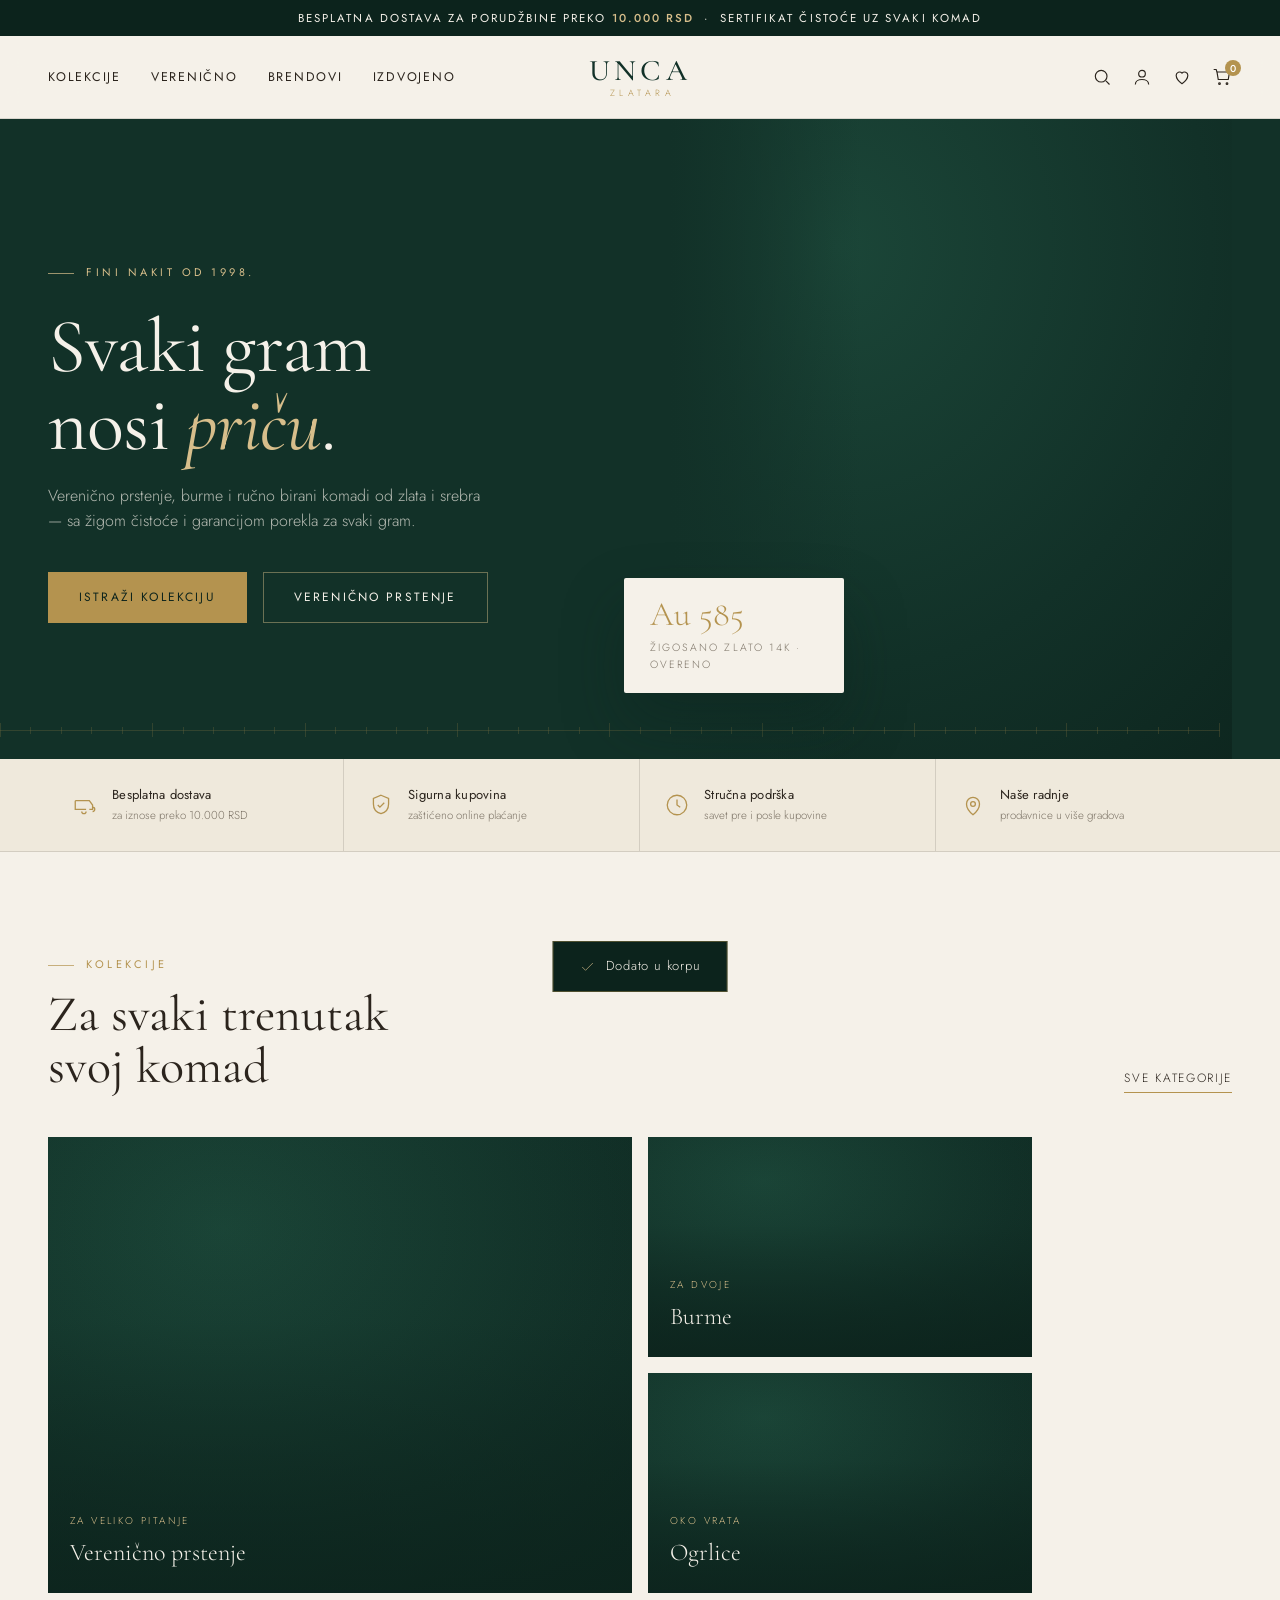
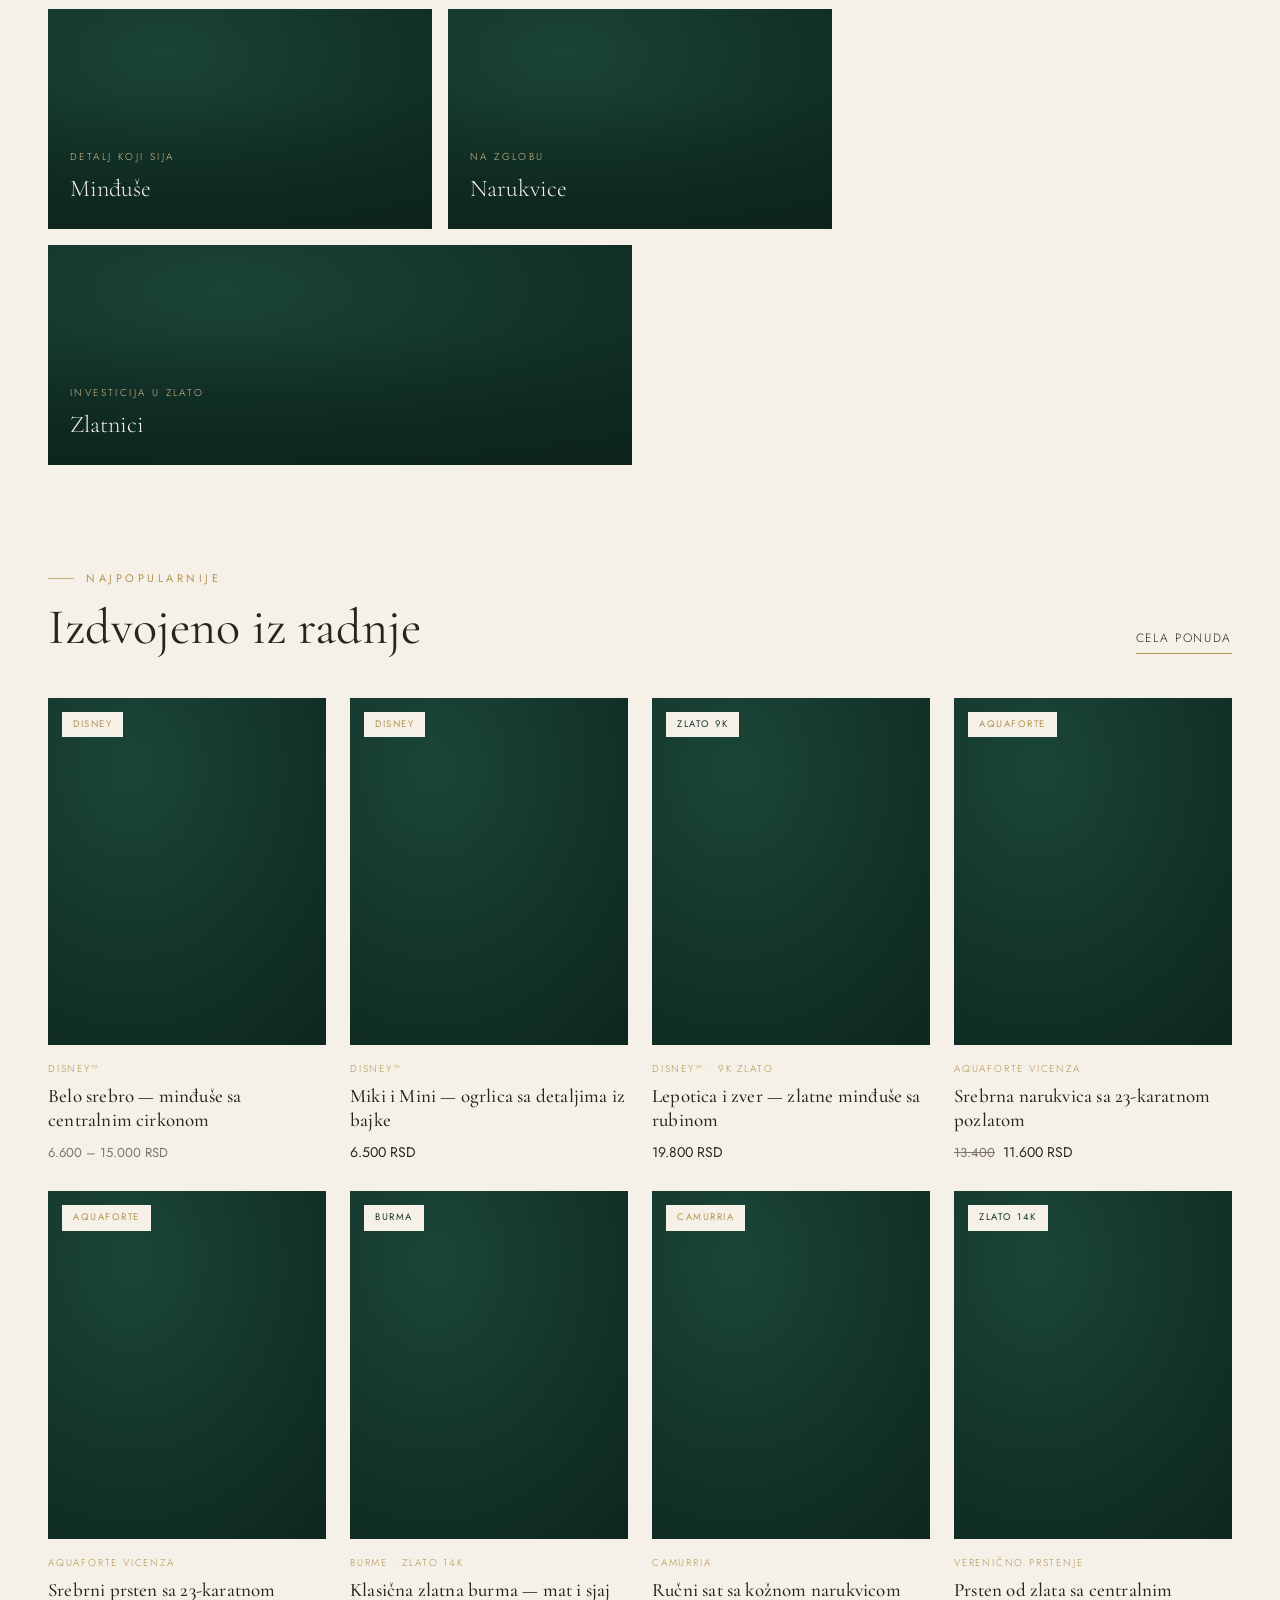
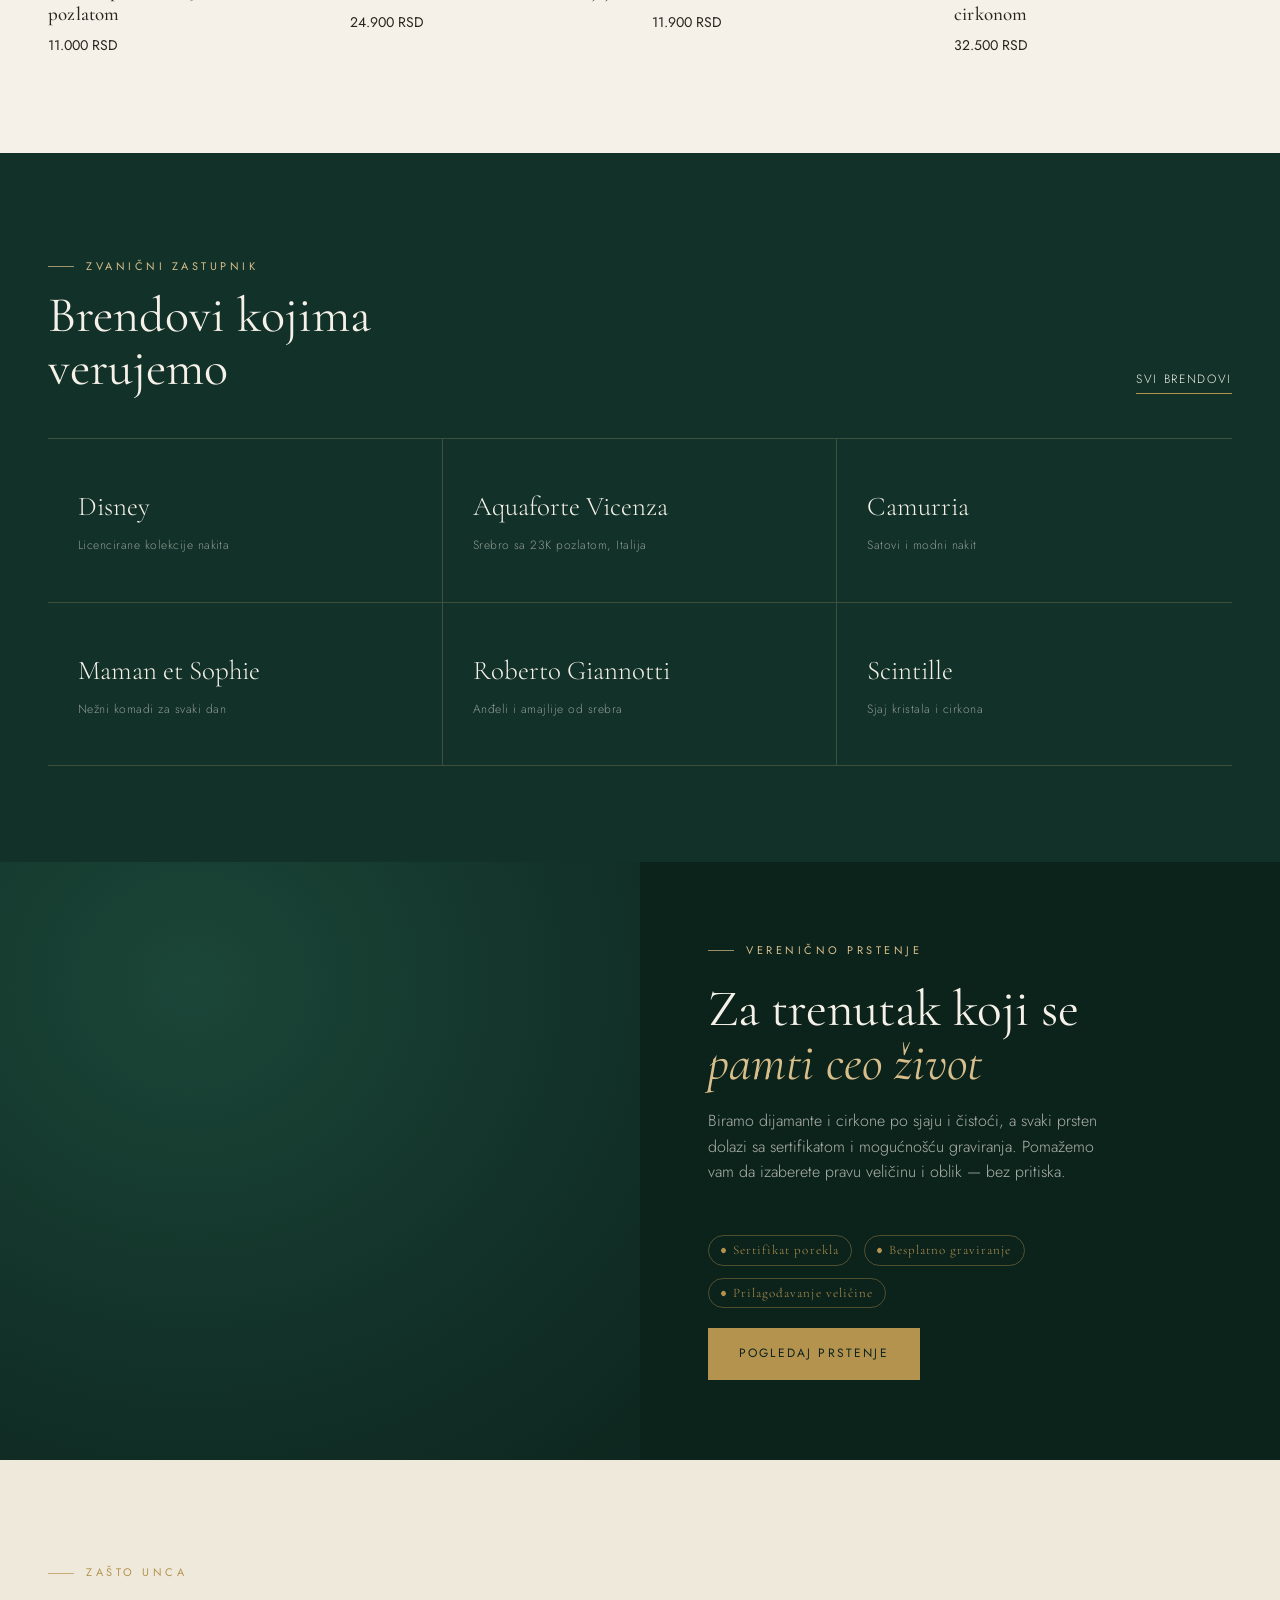
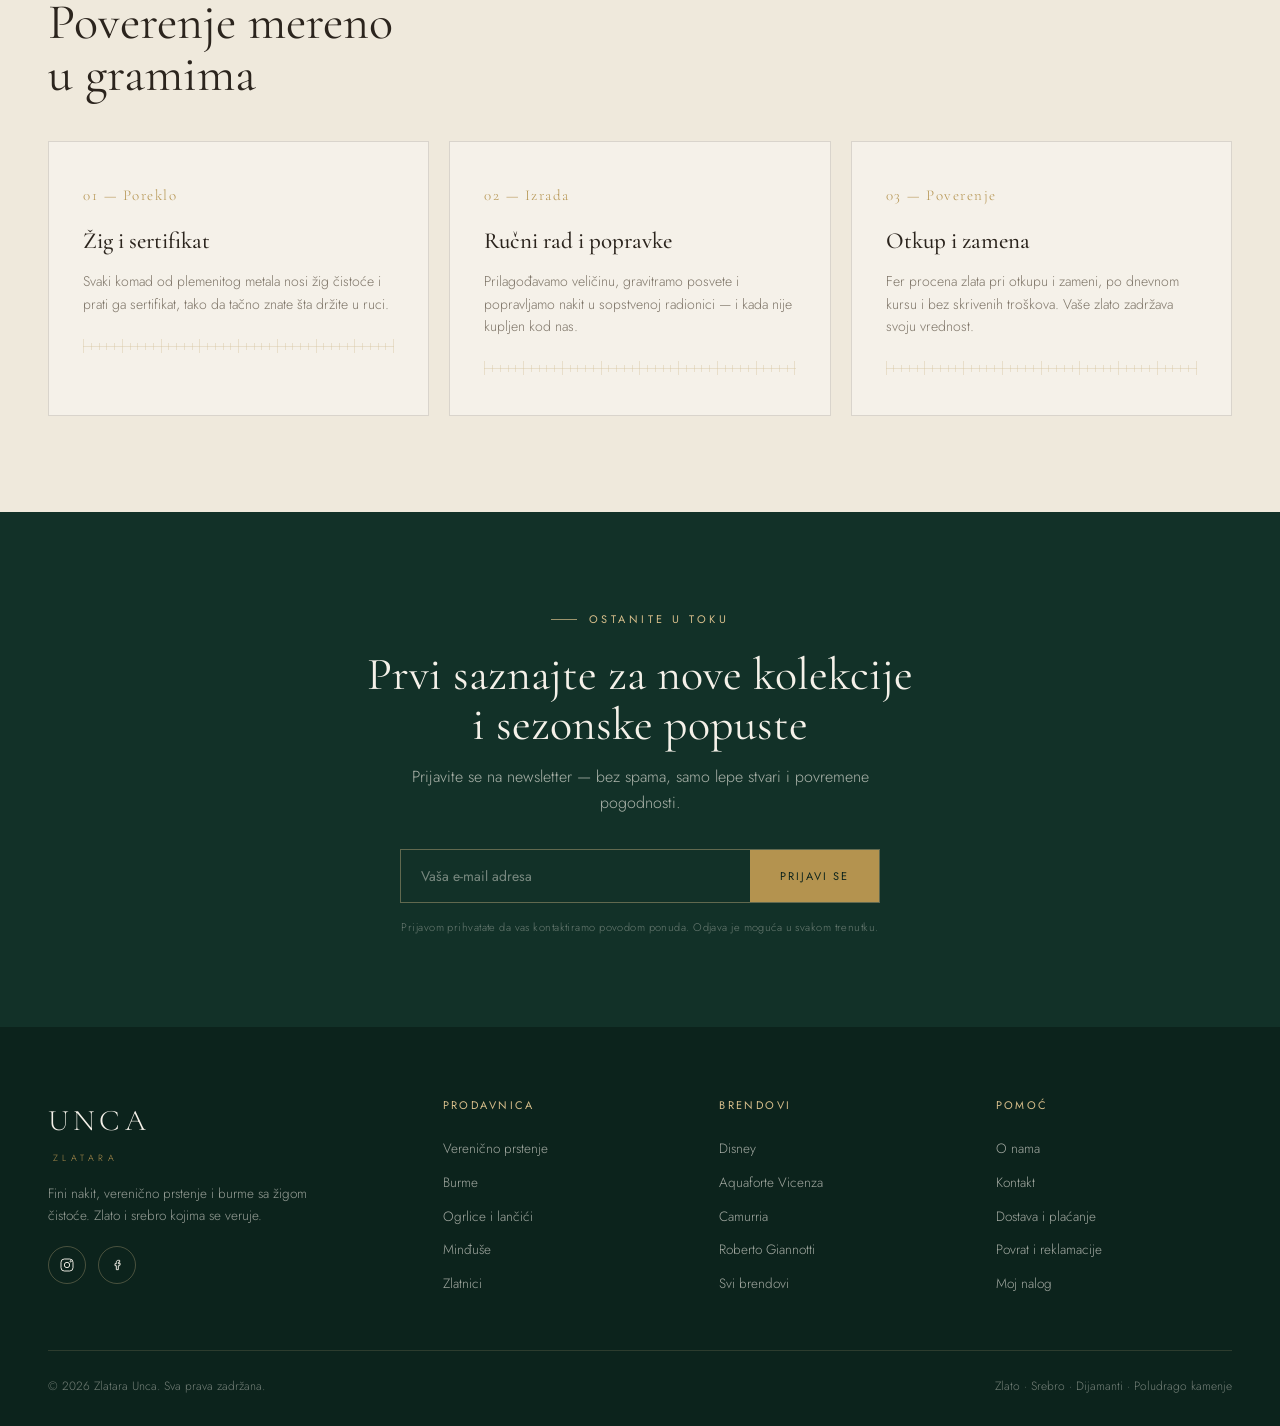
==== index.html @ 34b5990d "Add files via upload" ====
<!DOCTYPE html>
<html lang="sr">
<head>
<meta charset="UTF-8">
<meta name="viewport" content="width=device-width, initial-scale=1">
<title>Zlatara Unca — Fini nakit, verenično prstenje i burme</title>
<link rel="preconnect" href="https://fonts.googleapis.com">
<link rel="preconnect" href="https://fonts.gstatic.com" crossorigin>
<link href="https://fonts.googleapis.com/css2?family=Cormorant+Garamond:ital,wght@0,400;0,500;0,600;1,400;1,500&family=Jost:wght@300;400;500&display=swap" rel="stylesheet">
<style>
:root{
  --pearl:#F5F1E9;
  --pearl-warm:#EFE9DC;
  --pine:#123128;
  --pine-deep:#0C231C;
  --gold:#B4934F;
  --gold-soft:#D7BE8B;
  --espresso:#2B241D;
  --stone:#7E7568;
  --line:rgba(43,36,29,.14);
  --line-gold:rgba(180,147,79,.4);
  --serif:'Cormorant Garamond',Georgia,serif;
  --sans:'Jost',system-ui,sans-serif;
  --ease:cubic-bezier(.2,.7,.2,1);
}
*{margin:0;padding:0;box-sizing:border-box}
html{scroll-behavior:smooth}
body{
  font-family:var(--sans);
  background:var(--pearl);
  color:var(--espresso);
  font-weight:300;
  line-height:1.6;
  -webkit-font-smoothing:antialiased;
  overflow-x:hidden;
}
a{color:inherit;text-decoration:none}
img{display:block;max-width:100%}
::selection{background:var(--pine);color:var(--pearl)}

.wrap{max-width:1240px;margin:0 auto;padding:0 28px}
.eyebrow{
  font-size:11px;letter-spacing:.32em;text-transform:uppercase;
  font-weight:400;color:var(--gold);display:inline-flex;align-items:center;gap:12px;
}
.eyebrow::before{content:"";width:26px;height:1px;background:var(--gold);opacity:.7}
.serif{font-family:var(--serif)}

/* ---------- Hallmark signature ---------- */
.hallmark{
  display:inline-flex;align-items:center;gap:7px;
  font-family:var(--serif);font-size:13px;letter-spacing:.08em;
  border:1px solid var(--line-gold);border-radius:40px;
  padding:4px 12px;color:var(--gold);white-space:nowrap;
}
.hallmark::before{content:"";width:5px;height:5px;background:var(--gold);border-radius:50%;transform:rotate(45deg)}

/* measurement ruler */
.ruler{height:14px;width:100%;position:relative;opacity:.5}
.ruler::before{content:"";position:absolute;top:50%;left:0;right:0;height:1px;background:var(--line-gold)}
.ruler-ticks{display:flex;justify-content:space-between;height:14px}
.ruler-ticks span{width:1px;height:14px;background:var(--line-gold)}
.ruler-ticks span:nth-child(5n+1){height:14px}
.ruler-ticks span:not(:nth-child(5n+1)){height:7px;align-self:center}

/* ---------- Announcement ---------- */
.announce{
  background:var(--pine-deep);color:var(--pearl);
  font-size:11.5px;letter-spacing:.18em;text-transform:uppercase;text-align:center;
  padding:9px 20px;font-weight:400;
}
.announce b{color:var(--gold-soft);font-weight:500}

/* ---------- Header ---------- */
header{
  position:sticky;top:0;z-index:60;background:rgba(245,241,233,.86);
  backdrop-filter:blur(14px);border-bottom:1px solid var(--line);
  transition:padding .4s var(--ease);
}
.nav{display:grid;grid-template-columns:1fr auto 1fr;align-items:center;height:82px;transition:height .4s var(--ease)}
header.shrink .nav{height:66px}
.nav-links{display:flex;gap:30px;align-items:center}
.nav-links a{
  font-size:12.5px;letter-spacing:.14em;text-transform:uppercase;font-weight:400;
  position:relative;padding:6px 0;color:var(--espresso);transition:color .3s
}
.nav-links a::after{
  content:"";position:absolute;left:0;bottom:0;width:0;height:1px;background:var(--gold);transition:width .35s var(--ease)
}
.nav-links a:hover{color:var(--gold)}
.nav-links a:hover::after{width:100%}
.brand{justify-self:center;text-align:center;line-height:.9}
.brand .mark{font-family:var(--serif);font-size:30px;letter-spacing:.14em;font-weight:500;color:var(--pine)}
.brand .sub{font-size:9px;letter-spacing:.5em;text-transform:uppercase;color:var(--gold);margin-top:5px;padding-left:.5em}
.nav-tools{display:flex;gap:20px;align-items:center;justify-self:end}
.icon-btn{background:none;border:none;cursor:pointer;color:var(--espresso);display:grid;place-items:center;position:relative;transition:color .3s}
.icon-btn:hover{color:var(--gold)}
.icon-btn svg{width:20px;height:20px;stroke-width:1.4}
.cart-count{
  position:absolute;top:-7px;right:-9px;background:var(--gold);color:#fff;font-size:10px;
  min-width:16px;height:16px;border-radius:50%;display:grid;place-items:center;font-family:var(--sans);font-weight:500
}
.burger{display:none;flex-direction:column;gap:5px;background:none;border:none;cursor:pointer;padding:4px}
.burger span{width:24px;height:1.5px;background:var(--espresso);transition:.3s}

/* ---------- Hero ---------- */
.hero{background:var(--pine);color:var(--pearl);position:relative;overflow:hidden}
.hero-grid{display:grid;grid-template-columns:1.05fr .95fr;min-height:640px;align-items:center}
.hero-copy{padding:80px 60px 80px 0}
.hero .eyebrow{color:var(--gold-soft)}
.hero .eyebrow::before{background:var(--gold-soft)}
.hero h1{
  font-family:var(--serif);font-weight:400;
  font-size:clamp(48px,6vw,86px);line-height:1.02;letter-spacing:-.01em;margin:26px 0 8px;
}
.hero h1 em{font-style:italic;color:var(--gold-soft)}
.hero p.lead{max-width:440px;color:rgba(245,241,233,.72);font-size:16px;margin-top:18px;font-weight:300}
.hero-actions{display:flex;gap:16px;margin-top:38px;flex-wrap:wrap}
.btn{
  font-family:var(--sans);font-size:12px;letter-spacing:.18em;text-transform:uppercase;font-weight:400;
  padding:15px 30px;border:1px solid var(--gold);cursor:pointer;transition:.35s var(--ease);display:inline-flex;align-items:center;gap:10px
}
.btn-gold{background:var(--gold);color:var(--pine-deep);border-color:var(--gold)}
.btn-gold:hover{background:var(--gold-soft);border-color:var(--gold-soft)}
.btn-ghost{background:transparent;color:var(--pearl);border-color:rgba(215,190,139,.45)}
.btn-ghost:hover{border-color:var(--gold-soft);color:var(--gold-soft)}
.hero-media{position:relative;height:100%;min-height:640px}
.hero-media img{position:absolute;inset:0;width:100%;height:100%;object-fit:cover}
.hero-media::after{content:"";position:absolute;inset:0;background:linear-gradient(90deg,var(--pine) 0%,transparent 34%)}
.hero-badge{
  position:absolute;left:-46px;bottom:66px;z-index:3;background:var(--pearl);color:var(--pine-deep);
  padding:20px 26px;border-radius:2px;box-shadow:0 30px 60px rgba(12,35,28,.35);max-width:220px
}
.hero-badge .n{font-family:var(--serif);font-size:34px;line-height:1;color:var(--gold)}
.hero-badge .t{font-size:10.5px;letter-spacing:.2em;text-transform:uppercase;color:var(--stone);margin-top:8px}
.hero-ruler{position:absolute;left:0;bottom:0;right:0;padding:0 60px 22px 0}

/* ---------- Trust strip ---------- */
.trust{border-bottom:1px solid var(--line);background:var(--pearl-warm)}
.trust-grid{display:grid;grid-template-columns:repeat(4,1fr)}
.trust-item{padding:26px 24px;display:flex;gap:14px;align-items:center;border-right:1px solid var(--line)}
.trust-item:last-child{border-right:none}
.trust-item svg{width:26px;height:26px;stroke:var(--gold);stroke-width:1.2;flex-shrink:0}
.trust-item .h{font-size:13px;letter-spacing:.02em;color:var(--espresso);font-weight:400}
.trust-item .s{font-size:11.5px;color:var(--stone)}

/* ---------- Section base ---------- */
section.block{padding:96px 0}
.sec-head{display:flex;justify-content:space-between;align-items:flex-end;gap:24px;margin-bottom:44px}
.sec-head h2{font-family:var(--serif);font-weight:400;font-size:clamp(32px,4vw,50px);line-height:1.05;margin-top:14px}
.sec-head .link{font-size:12px;letter-spacing:.14em;text-transform:uppercase;color:var(--espresso);border-bottom:1px solid var(--gold);padding-bottom:4px;white-space:nowrap;transition:.3s}
.sec-head .link:hover{color:var(--gold)}

/* ---------- Categories ---------- */
.cat-grid{display:grid;grid-template-columns:repeat(6,1fr);grid-auto-rows:220px;gap:16px}
.cat{position:relative;overflow:hidden;background:var(--pine);cursor:pointer}
.cat img{position:absolute;inset:0;width:100%;height:100%;object-fit:cover;transition:transform 1s var(--ease);opacity:.92}
.cat::after{content:"";position:absolute;inset:0;background:linear-gradient(to top,rgba(12,35,28,.78) 0%,rgba(12,35,28,.05) 60%)}
.cat:hover img{transform:scale(1.07)}
.cat .label{position:absolute;left:22px;bottom:20px;z-index:2;color:var(--pearl)}
.cat .label .k{font-size:10px;letter-spacing:.24em;text-transform:uppercase;color:var(--gold-soft);display:block;margin-bottom:5px}
.cat .label .n{font-family:var(--serif);font-size:24px}
.cat.big{grid-column:span 3;grid-row:span 2}
.cat.wide{grid-column:span 3}
.cat.tall{grid-column:span 2;grid-row:span 2}
.cat.reg{grid-column:span 2}

/* ---------- Products ---------- */
.prod-grid{display:grid;grid-template-columns:repeat(4,1fr);gap:28px 24px}
.card{background:transparent;position:relative}
.card-media{position:relative;overflow:hidden;background:var(--pearl-warm);aspect-ratio:4/5;margin-bottom:16px}
.card-media img{width:100%;height:100%;object-fit:cover;transition:transform .9s var(--ease),opacity .5s}
.card:hover .card-media img{transform:scale(1.06)}
.card-tag{position:absolute;top:14px;left:14px;z-index:3;background:var(--pearl);color:var(--gold);
  font-size:9.5px;letter-spacing:.16em;text-transform:uppercase;padding:5px 11px;font-weight:400}
.card-fav{position:absolute;top:12px;right:12px;z-index:3;background:rgba(245,241,233,.85);border:none;
  width:34px;height:34px;border-radius:50%;display:grid;place-items:center;cursor:pointer;opacity:0;transform:translateY(-6px);transition:.35s var(--ease)}
.card:hover .card-fav{opacity:1;transform:translateY(0)}
.card-fav svg{width:16px;height:16px;stroke:var(--espresso);stroke-width:1.4;fill:none}
.card-fav.on svg{fill:var(--gold);stroke:var(--gold)}
.card-add{
  position:absolute;left:0;right:0;bottom:0;z-index:3;background:var(--pine);color:var(--pearl);border:none;
  font-family:var(--sans);font-size:11px;letter-spacing:.2em;text-transform:uppercase;padding:15px;cursor:pointer;
  transform:translateY(100%);transition:transform .4s var(--ease);
}
.card:hover .card-add{transform:translateY(0)}
.card-add:hover{background:var(--gold);color:var(--pine-deep)}
.card-cat{font-size:10px;letter-spacing:.18em;text-transform:uppercase;color:var(--gold)}
.card h3{font-family:var(--serif);font-weight:500;font-size:19px;line-height:1.25;margin:7px 0 9px;letter-spacing:.01em}
.card h3 a:hover{color:var(--gold)}
.price{font-family:var(--sans);font-size:14px;font-weight:400;color:var(--espresso)}
.price .range{color:var(--stone);font-size:13px}
.price .old{color:var(--stone);text-decoration:line-through;margin-right:8px;font-size:13px}

/* ---------- Brands ---------- */
.brands{background:var(--pine);color:var(--pearl)}
.brands .eyebrow{color:var(--gold-soft)}
.brands .eyebrow::before{background:var(--gold-soft)}
.brands h2{color:var(--pearl)}
.brand-row{display:grid;grid-template-columns:repeat(3,1fr);border-top:1px solid rgba(215,190,139,.22)}
.brand-cell{
  padding:46px 30px;border-bottom:1px solid rgba(215,190,139,.22);border-right:1px solid rgba(215,190,139,.22);
  display:flex;flex-direction:column;gap:8px;transition:background .4s;cursor:pointer;position:relative;overflow:hidden
}
.brand-cell:nth-child(3n){border-right:none}
.brand-cell:hover{background:var(--pine-deep)}
.brand-cell .bn{font-family:var(--serif);font-size:27px;color:var(--pearl);transition:color .3s}
.brand-cell:hover .bn{color:var(--gold-soft)}
.brand-cell .bd{font-size:12px;color:rgba(245,241,233,.55);letter-spacing:.04em}
.brand-cell .arrow{position:absolute;right:26px;top:46px;color:var(--gold);opacity:0;transform:translateX(-8px);transition:.4s var(--ease)}
.brand-cell:hover .arrow{opacity:1;transform:translateX(0)}

/* ---------- Feature (engagement) ---------- */
.feature{position:relative;overflow:hidden}
.feature-grid{display:grid;grid-template-columns:1fr 1fr;min-height:560px}
.feature-media{position:relative}
.feature-media img{position:absolute;inset:0;width:100%;height:100%;object-fit:cover}
.feature-copy{background:var(--pine-deep);color:var(--pearl);display:flex;flex-direction:column;justify-content:center;padding:80px 68px}
.feature-copy .eyebrow{color:var(--gold-soft)}
.feature-copy .eyebrow::before{background:var(--gold-soft)}
.feature-copy h2{font-family:var(--serif);font-weight:400;font-size:clamp(34px,4vw,52px);line-height:1.06;margin:22px 0 18px}
.feature-copy h2 em{font-style:italic;color:var(--gold-soft)}
.feature-copy p{color:rgba(245,241,233,.7);max-width:400px;margin-bottom:16px}
.feature-copy .btn{margin-top:20px;align-self:flex-start}
.feature-hallmarks{display:flex;gap:12px;margin-top:34px;flex-wrap:wrap}

/* ---------- Assurance / craft ---------- */
.craft{background:var(--pearl-warm)}
.craft-grid{display:grid;grid-template-columns:repeat(3,1fr);gap:20px}
.craft-item{padding:40px 34px;background:var(--pearl);border:1px solid var(--line);position:relative}
.craft-item .num{font-family:var(--serif);font-size:15px;color:var(--gold);letter-spacing:.1em}
.craft-item h3{font-family:var(--serif);font-weight:500;font-size:23px;margin:16px 0 10px}
.craft-item p{font-size:14px;color:var(--stone)}
.craft-item .ruler{margin-top:24px}

/* ---------- Newsletter ---------- */
.news{background:var(--pine);color:var(--pearl);text-align:center;padding:90px 0}
.news h2{font-family:var(--serif);font-weight:400;font-size:clamp(30px,4vw,46px);line-height:1.1;max-width:640px;margin:20px auto 14px}
.news p{color:rgba(245,241,233,.68);max-width:480px;margin:0 auto 34px}
.news .eyebrow{color:var(--gold-soft);justify-content:center}
.news .eyebrow::before{background:var(--gold-soft)}
.news-form{display:flex;max-width:480px;margin:0 auto;border:1px solid rgba(215,190,139,.4)}
.news-form input{flex:1;background:transparent;border:none;padding:16px 20px;color:var(--pearl);font-family:var(--sans);font-size:14px;outline:none}
.news-form input::placeholder{color:rgba(245,241,233,.45)}
.news-form button{background:var(--gold);color:var(--pine-deep);border:none;padding:0 30px;font-family:var(--sans);
  font-size:11px;letter-spacing:.18em;text-transform:uppercase;cursor:pointer;transition:.3s}
.news-form button:hover{background:var(--gold-soft)}
.news-note{font-size:11px;color:rgba(245,241,233,.4);margin-top:16px;letter-spacing:.04em}

/* ---------- Footer ---------- */
footer{background:var(--pine-deep);color:var(--pearl);padding:70px 0 30px}
.foot-grid{display:grid;grid-template-columns:1.5fr 1fr 1fr 1fr;gap:40px;padding-bottom:50px;border-bottom:1px solid rgba(215,190,139,.16)}
.foot-brand .mark{font-family:var(--serif);font-size:30px;letter-spacing:.14em;color:var(--pearl)}
.foot-brand .sub{font-size:9px;letter-spacing:.5em;text-transform:uppercase;color:var(--gold);margin:6px 0 18px;padding-left:.5em}
.foot-brand p{font-size:13.5px;color:rgba(245,241,233,.6);max-width:260px}
.foot-col h4{font-size:11px;letter-spacing:.22em;text-transform:uppercase;color:var(--gold-soft);margin-bottom:18px;font-weight:400}
.foot-col a{display:block;font-size:13.5px;color:rgba(245,241,233,.65);padding:6px 0;transition:color .3s}
.foot-col a:hover{color:var(--gold-soft)}
.foot-socials{display:flex;gap:12px;margin-top:20px}
.foot-socials a{width:38px;height:38px;border:1px solid rgba(215,190,139,.3);border-radius:50%;display:grid;place-items:center;transition:.3s}
.foot-socials a:hover{background:var(--gold);border-color:var(--gold)}
.foot-socials svg{width:16px;height:16px;stroke:var(--pearl);stroke-width:1.4}
.foot-socials a:hover svg{stroke:var(--pine-deep)}
.foot-bottom{display:flex;justify-content:space-between;align-items:center;padding-top:26px;font-size:12px;color:rgba(245,241,233,.45);flex-wrap:wrap;gap:12px}

/* ---------- Reveal ---------- */
.reveal{opacity:0;transform:translateY(24px);transition:opacity .9s var(--ease),transform .9s var(--ease)}
.reveal.in{opacity:1;transform:none}

/* ---------- Mobile menu ---------- */
.mobile-menu{position:fixed;inset:0;background:var(--pine);z-index:80;display:flex;flex-direction:column;
  padding:30px 28px;transform:translateX(100%);transition:transform .5s var(--ease);visibility:hidden}
.mobile-menu.open{transform:translateX(0);visibility:visible}
.mm-top{display:flex;justify-content:space-between;align-items:center;margin-bottom:44px}
.mm-top .mark{font-family:var(--serif);font-size:26px;letter-spacing:.14em;color:var(--pearl)}
.mm-close{background:none;border:none;color:var(--pearl);cursor:pointer}
.mm-close svg{width:26px;height:26px;stroke-width:1.4}
.mobile-menu nav a{font-family:var(--serif);font-size:30px;color:var(--pearl);padding:14px 0;display:block;border-bottom:1px solid rgba(215,190,139,.14)}
.mobile-menu nav a:hover{color:var(--gold-soft)}

/* toast */
.toast{position:fixed;bottom:28px;left:50%;transform:translateX(-50%) translateY(120px);background:var(--pine-deep);
  color:var(--pearl);padding:14px 26px;font-size:13px;letter-spacing:.06em;z-index:100;border:1px solid var(--line-gold);
  transition:transform .5s var(--ease);display:flex;align-items:center;gap:10px}
.toast.show{transform:translateX(-50%) translateY(0)}
.toast svg{width:16px;height:16px;stroke:var(--gold-soft)}

/* ---------- Responsive ---------- */
@media(max-width:1080px){
  .cat-grid{grid-template-columns:repeat(4,1fr)}
  .cat.big{grid-column:span 2;grid-row:span 2}
  .cat.wide{grid-column:span 2}
  .prod-grid{grid-template-columns:repeat(3,1fr)}
}
@media(max-width:860px){
  .nav-links{display:none}
  .burger{display:flex}
  .nav{grid-template-columns:auto 1fr auto}
  .brand{justify-self:start;margin-left:14px}
  .hero-grid{grid-template-columns:1fr}
  .hero-copy{padding:66px 0 40px;text-align:left}
  .hero-media{min-height:400px;order:-1}
  .hero-media::after{background:linear-gradient(to top,var(--pine) 0%,transparent 46%)}
  .hero-badge{left:auto;right:20px;bottom:20px;max-width:170px;padding:16px 20px}
  .hero-ruler{padding:0 0 16px}
  .trust-grid{grid-template-columns:1fr 1fr}
  .trust-item:nth-child(2){border-right:none}
  .trust-item{border-bottom:1px solid var(--line)}
  .brand-row{grid-template-columns:1fr 1fr}
  .brand-cell:nth-child(3n){border-right:1px solid rgba(215,190,139,.22)}
  .brand-cell:nth-child(2n){border-right:none}
  .feature-grid{grid-template-columns:1fr}
  .feature-media{min-height:340px}
  .feature-copy{padding:56px 30px}
  .craft-grid{grid-template-columns:1fr}
  .foot-grid{grid-template-columns:1fr 1fr;gap:34px}
}
@media(max-width:600px){
  .wrap{padding:0 20px}
  .cat-grid{grid-template-columns:1fr 1fr;grid-auto-rows:180px}
  .cat.big,.cat.wide,.cat.tall,.cat.reg{grid-column:span 1;grid-row:span 1}
  .cat.big{grid-column:span 2}
  .prod-grid{grid-template-columns:1fr 1fr;gap:22px 16px}
  .sec-head{flex-direction:column;align-items:flex-start}
  .news-form{flex-direction:column;border:none;gap:10px}
  .news-form input{border:1px solid rgba(215,190,139,.4)}
  .news-form button{padding:15px}
  .foot-grid{grid-template-columns:1fr}
  section.block{padding:64px 0}
}
@media(prefers-reduced-motion:reduce){
  *{transition:none!important;animation:none!important}
  .reveal{opacity:1;transform:none}
  html{scroll-behavior:auto}
}
</style>
</head>
<body>

<!-- Announcement -->
<div class="announce">Besplatna dostava za porudžbine preko <b>10.000 RSD</b> &nbsp;·&nbsp; Sertifikat čistoće uz svaki komad</div>

<!-- Header -->
<header id="header">
  <div class="wrap">
    <div class="nav">
      <button class="burger" id="burger" aria-label="Meni"><span></span><span></span><span></span></button>
      <nav class="nav-links" aria-label="Glavna navigacija">
        <a href="#kolekcije">Kolekcije</a>
        <a href="#verenicko">Verenično</a>
        <a href="#brendovi">Brendovi</a>
        <a href="#izdvojeno">Izdvojeno</a>
      </nav>
      <a href="#" class="brand" aria-label="Zlatara Unca — početna">
        <div class="mark">UNCA</div>
        <div class="sub">Zlatara</div>
      </a>
      <div class="nav-tools">
        <button class="icon-btn" aria-label="Pretraga"><svg viewBox="0 0 24 24" fill="none" stroke="currentColor"><circle cx="11" cy="11" r="7"/><path d="M21 21l-4.3-4.3"/></svg></button>
        <button class="icon-btn" aria-label="Nalog"><svg viewBox="0 0 24 24" fill="none" stroke="currentColor"><circle cx="12" cy="8" r="4"/><path d="M4 21c0-4 4-6 8-6s8 2 8 6"/></svg></button>
        <button class="icon-btn" aria-label="Lista želja"><svg viewBox="0 0 24 24" fill="none" stroke="currentColor"><path d="M12 20s-7-4.6-7-10a4 4 0 017-2.6A4 4 0 0119 10c0 5.4-7 10-7 10z"/></svg></button>
        <button class="icon-btn" id="cartBtn" aria-label="Korpa"><svg viewBox="0 0 24 24" fill="none" stroke="currentColor"><path d="M6 6h15l-1.5 9h-12z"/><path d="M6 6L5 3H2"/><circle cx="9" cy="20" r="1"/><circle cx="18" cy="20" r="1"/></svg><span class="cart-count" id="cartCount">0</span></button>
      </div>
    </div>
  </div>
</header>

<!-- Mobile menu -->
<div class="mobile-menu" id="mobileMenu">
  <div class="mm-top">
    <span class="mark">UNCA</span>
    <button class="mm-close" id="mmClose" aria-label="Zatvori meni"><svg viewBox="0 0 24 24" fill="none" stroke="currentColor"><path d="M6 6l12 12M18 6L6 18"/></svg></button>
  </div>
  <nav>
    <a href="#kolekcije">Kolekcije</a>
    <a href="#verenicko">Verenično prstenje</a>
    <a href="#brendovi">Brendovi</a>
    <a href="#izdvojeno">Izdvojeno</a>
    <a href="#kontakt">Kontakt</a>
  </nav>
</div>

<!-- Hero -->
<section class="hero">
  <div class="wrap">
    <div class="hero-grid">
      <div class="hero-copy">
        <span class="eyebrow">Fini nakit od 1998.</span>
        <h1>Svaki gram<br>nosi <em>priču</em>.</h1>
        <p class="lead">Verenično prstenje, burme i ručno birani komadi od zlata i srebra — sa žigom čistoće i garancijom porekla za svaki gram.</p>
        <div class="hero-actions">
          <a href="#izdvojeno" class="btn btn-gold">Istraži kolekciju</a>
          <a href="#verenicko" class="btn btn-ghost">Verenično prstenje</a>
        </div>
      </div>
      <div class="hero-media">
        <img src="https://images.unsplash.com/photo-1605100804763-247f67b3557e?auto=format&fit=crop&w=1200&q=80" alt="Dijamantsko verenično prstenje" loading="eager">
        <div class="hero-badge">
          <div class="n">Au 585</div>
          <div class="t">Žigosano zlato 14K · Overeno</div>
        </div>
      </div>
    </div>
    <div class="hero-ruler ruler-holder"></div>
  </div>
</section>

<!-- Trust -->
<div class="trust">
  <div class="wrap">
    <div class="trust-grid">
      <div class="trust-item">
        <svg viewBox="0 0 24 24" fill="none"><path d="M3 8h13l3 4v4h-3M3 8v8h3M6 16h7M9 18a2 2 0 104 0M19 18a2 2 0 100-4"/></svg>
        <div><div class="h">Besplatna dostava</div><div class="s">za iznose preko 10.000 RSD</div></div>
      </div>
      <div class="trust-item">
        <svg viewBox="0 0 24 24" fill="none"><path d="M12 3l7 3v5c0 5-3.5 8-7 9-3.5-1-7-4-7-9V6z"/><path d="M9 12l2 2 4-4"/></svg>
        <div><div class="h">Sigurna kupovina</div><div class="s">zaštićeno online plaćanje</div></div>
      </div>
      <div class="trust-item">
        <svg viewBox="0 0 24 24" fill="none"><path d="M12 3a9 9 0 100 18 9 9 0 000-18z"/><path d="M12 7v5l3 2"/></svg>
        <div><div class="h">Stručna podrška</div><div class="s">savet pre i posle kupovine</div></div>
      </div>
      <div class="trust-item">
        <svg viewBox="0 0 24 24" fill="none"><path d="M12 21s-6-5-6-10a6 6 0 1112 0c0 5-6 10-6 10z"/><circle cx="12" cy="11" r="2.2"/></svg>
        <div><div class="h">Naše radnje</div><div class="s">prodavnice u više gradova</div></div>
      </div>
    </div>
  </div>
</div>

<!-- Categories -->
<section class="block" id="kolekcije">
  <div class="wrap">
    <div class="sec-head reveal">
      <div>
        <span class="eyebrow">Kolekcije</span>
        <h2>Za svaki trenutak<br>svoj komad</h2>
      </div>
      <a href="#" class="link">Sve kategorije</a>
    </div>
    <div class="cat-grid reveal">
      <a class="cat big">
        <img src="https://images.unsplash.com/photo-1602751584552-8ba73aad10e1?auto=format&fit=crop&w=900&q=80" alt="Verenično prstenje">
        <div class="label"><span class="k">Za veliko pitanje</span><span class="n">Verenično prstenje</span></div>
      </a>
      <a class="cat reg">
        <img src="https://images.unsplash.com/photo-1595950653106-6c9ebd614d3a?auto=format&fit=crop&w=600&q=80" alt="Burme">
        <div class="label"><span class="k">Za dvoje</span><span class="n">Burme</span></div>
      </a>
      <a class="cat reg">
        <img src="https://images.unsplash.com/photo-1611652022419-a9419f74343d?auto=format&fit=crop&w=600&q=80" alt="Ogrlice">
        <div class="label"><span class="k">Oko vrata</span><span class="n">Ogrlice</span></div>
      </a>
      <a class="cat reg">
        <img src="https://images.unsplash.com/photo-1535632066927-ab7c9ab60908?auto=format&fit=crop&w=600&q=80" alt="Minđuše">
        <div class="label"><span class="k">Detalj koji sija</span><span class="n">Minđuše</span></div>
      </a>
      <a class="cat reg">
        <img src="https://images.unsplash.com/photo-1611085583191-a3b181a88401?auto=format&fit=crop&w=600&q=80" alt="Narukvice">
        <div class="label"><span class="k">Na zglobu</span><span class="n">Narukvice</span></div>
      </a>
      <a class="cat wide">
        <img src="https://images.unsplash.com/photo-1610375461369-d613b564f4c4?auto=format&fit=crop&w=900&q=80" alt="Zlatnici">
        <div class="label"><span class="k">Investicija u zlato</span><span class="n">Zlatnici</span></div>
      </a>
    </div>
  </div>
</section>

<!-- Featured products -->
<section class="block" id="izdvojeno" style="padding-top:0">
  <div class="wrap">
    <div class="sec-head reveal">
      <div>
        <span class="eyebrow">Najpopularnije</span>
        <h2>Izdvojeno iz radnje</h2>
      </div>
      <a href="#" class="link">Cela ponuda</a>
    </div>
    <div class="prod-grid">
      <!-- card 1 -->
      <article class="card reveal">
        <div class="card-media">
          <span class="card-tag">Disney</span>
          <button class="card-fav" aria-label="Dodaj u želje"><svg viewBox="0 0 24 24"><path d="M12 20s-7-4.6-7-10a4 4 0 017-2.6A4 4 0 0119 10c0 5.4-7 10-7 10z"/></svg></button>
          <img src="https://images.unsplash.com/photo-1535632066927-ab7c9ab60908?auto=format&fit=crop&w=600&q=80" alt="Disney minđuše">
          <button class="card-add">Dodaj u korpu</button>
        </div>
        <div class="card-cat">Disney™</div>
        <h3><a href="#">Belo srebro — minđuše sa centralnim cirkonom</a></h3>
        <div class="price"><span class="range">6.600 – 15.000 RSD</span></div>
      </article>
      <!-- card 2 -->
      <article class="card reveal">
        <div class="card-media">
          <span class="card-tag">Disney</span>
          <button class="card-fav" aria-label="Dodaj u želje"><svg viewBox="0 0 24 24"><path d="M12 20s-7-4.6-7-10a4 4 0 017-2.6A4 4 0 0119 10c0 5.4-7 10-7 10z"/></svg></button>
          <img src="https://images.unsplash.com/photo-1599643478518-a784e5dc4c8f?auto=format&fit=crop&w=600&q=80" alt="Miki i Mini ogrlica">
          <button class="card-add">Dodaj u korpu</button>
        </div>
        <div class="card-cat">Disney™</div>
        <h3><a href="#">Miki i Mini — ogrlica sa detaljima iz bajke</a></h3>
        <div class="price">6.500 RSD</div>
      </article>
      <!-- card 3 -->
      <article class="card reveal">
        <div class="card-media">
          <span class="card-tag" style="color:var(--pine)">Zlato 9K</span>
          <button class="card-fav" aria-label="Dodaj u želje"><svg viewBox="0 0 24 24"><path d="M12 20s-7-4.6-7-10a4 4 0 017-2.6A4 4 0 0119 10c0 5.4-7 10-7 10z"/></svg></button>
          <img src="https://images.unsplash.com/photo-1596944924616-7b38e7cfac36?auto=format&fit=crop&w=600&q=80" alt="Zlatne minđuše sa rubinom">
          <button class="card-add">Dodaj u korpu</button>
        </div>
        <div class="card-cat">Disney™ · 9K zlato</div>
        <h3><a href="#">Lepotica i zver — zlatne minđuše sa rubinom</a></h3>
        <div class="price">19.800 RSD</div>
      </article>
      <!-- card 4 -->
      <article class="card reveal">
        <div class="card-media">
          <span class="card-tag">Aquaforte</span>
          <button class="card-fav" aria-label="Dodaj u želje"><svg viewBox="0 0 24 24"><path d="M12 20s-7-4.6-7-10a4 4 0 017-2.6A4 4 0 0119 10c0 5.4-7 10-7 10z"/></svg></button>
          <img src="https://images.unsplash.com/photo-1611085583191-a3b181a88401?auto=format&fit=crop&w=600&q=80" alt="Aquaforte narukvica">
          <button class="card-add">Dodaj u korpu</button>
        </div>
        <div class="card-cat">Aquaforte Vicenza</div>
        <h3><a href="#">Srebrna narukvica sa 23-karatnom pozlatom</a></h3>
        <div class="price"><span class="old">13.400</span>11.600 RSD</div>
      </article>
      <!-- card 5 -->
      <article class="card reveal">
        <div class="card-media">
          <span class="card-tag">Aquaforte</span>
          <button class="card-fav" aria-label="Dodaj u želje"><svg viewBox="0 0 24 24"><path d="M12 20s-7-4.6-7-10a4 4 0 017-2.6A4 4 0 0119 10c0 5.4-7 10-7 10z"/></svg></button>
          <img src="https://images.unsplash.com/photo-1611591437281-460bfbe1220a?auto=format&fit=crop&w=600&q=80" alt="Aquaforte prsten">
          <button class="card-add">Dodaj u korpu</button>
        </div>
        <div class="card-cat">Aquaforte Vicenza</div>
        <h3><a href="#">Srebrni prsten sa 23-karatnom pozlatom</a></h3>
        <div class="price">11.000 RSD</div>
      </article>
      <!-- card 6 -->
      <article class="card reveal">
        <div class="card-media">
          <span class="card-tag" style="color:var(--pine)">Burma</span>
          <button class="card-fav" aria-label="Dodaj u želje"><svg viewBox="0 0 24 24"><path d="M12 20s-7-4.6-7-10a4 4 0 017-2.6A4 4 0 0119 10c0 5.4-7 10-7 10z"/></svg></button>
          <img src="https://images.unsplash.com/photo-1595950653106-6c9ebd614d3a?auto=format&fit=crop&w=600&q=80" alt="Zlatna burma">
          <button class="card-add">Dodaj u korpu</button>
        </div>
        <div class="card-cat">Burme · Zlato 14K</div>
        <h3><a href="#">Klasična zlatna burma — mat i sjaj</a></h3>
        <div class="price">24.900 RSD</div>
      </article>
      <!-- card 7 -->
      <article class="card reveal">
        <div class="card-media">
          <span class="card-tag">Camurria</span>
          <button class="card-fav" aria-label="Dodaj u želje"><svg viewBox="0 0 24 24"><path d="M12 20s-7-4.6-7-10a4 4 0 017-2.6A4 4 0 0119 10c0 5.4-7 10-7 10z"/></svg></button>
          <img src="https://images.unsplash.com/photo-1524805444758-089113d48a6d?auto=format&fit=crop&w=600&q=80" alt="Camurria ručni sat">
          <button class="card-add">Dodaj u korpu</button>
        </div>
        <div class="card-cat">Camurria</div>
        <h3><a href="#">Ručni sat sa kožnom narukvicom</a></h3>
        <div class="price">11.900 RSD</div>
      </article>
      <!-- card 8 -->
      <article class="card reveal">
        <div class="card-media">
          <span class="card-tag" style="color:var(--pine)">Zlato 14K</span>
          <button class="card-fav" aria-label="Dodaj u želje"><svg viewBox="0 0 24 24"><path d="M12 20s-7-4.6-7-10a4 4 0 017-2.6A4 4 0 0119 10c0 5.4-7 10-7 10z"/></svg></button>
          <img src="https://images.unsplash.com/photo-1602751584552-8ba73aad10e1?auto=format&fit=crop&w=600&q=80" alt="Prsten od zlata sa cirkonom">
          <button class="card-add">Dodaj u korpu</button>
        </div>
        <div class="card-cat">Verenično prstenje</div>
        <h3><a href="#">Prsten od zlata sa centralnim cirkonom</a></h3>
        <div class="price">32.500 RSD</div>
      </article>
    </div>
  </div>
</section>

<!-- Brands -->
<section class="block brands" id="brendovi">
  <div class="wrap">
    <div class="sec-head reveal">
      <div>
        <span class="eyebrow">Zvanični zastupnik</span>
        <h2>Brendovi kojima<br>verujemo</h2>
      </div>
      <a href="#" class="link" style="color:var(--pearl)">Svi brendovi</a>
    </div>
    <div class="brand-row reveal">
      <a class="brand-cell"><span class="bn">Disney</span><span class="bd">Licencirane kolekcije nakita</span><span class="arrow">→</span></a>
      <a class="brand-cell"><span class="bn">Aquaforte Vicenza</span><span class="bd">Srebro sa 23K pozlatom, Italija</span><span class="arrow">→</span></a>
      <a class="brand-cell"><span class="bn">Camurria</span><span class="bd">Satovi i modni nakit</span><span class="arrow">→</span></a>
      <a class="brand-cell"><span class="bn">Maman et Sophie</span><span class="bd">Nežni komadi za svaki dan</span><span class="arrow">→</span></a>
      <a class="brand-cell"><span class="bn">Roberto Giannotti</span><span class="bd">Anđeli i amajlije od srebra</span><span class="arrow">→</span></a>
      <a class="brand-cell"><span class="bn">Scintille</span><span class="bd">Sjaj kristala i cirkona</span><span class="arrow">→</span></a>
    </div>
  </div>
</section>

<!-- Feature: engagement -->
<section class="feature" id="verenicko">
  <div class="feature-grid">
    <div class="feature-media">
      <img src="https://images.unsplash.com/photo-1515562141207-7a88fb7ce338?auto=format&fit=crop&w=1000&q=80" alt="Verenično prstenje sa dijamantom">
    </div>
    <div class="feature-copy reveal">
      <span class="eyebrow">Verenično prstenje</span>
      <h2>Za trenutak koji se<br><em>pamti ceo život</em></h2>
      <p>Biramo dijamante i cirkone po sjaju i čistoći, a svaki prsten dolazi sa sertifikatom i mogućnošću graviranja. Pomažemo vam da izaberete pravu veličinu i oblik — bez pritiska.</p>
      <div class="feature-hallmarks">
        <span class="hallmark">Sertifikat porekla</span>
        <span class="hallmark">Besplatno graviranje</span>
        <span class="hallmark">Prilagođavanje veličine</span>
      </div>
      <a href="#" class="btn btn-gold">Pogledaj prstenje</a>
    </div>
  </div>
</section>

<!-- Craft / assurance -->
<section class="block craft">
  <div class="wrap">
    <div class="sec-head reveal" style="margin-bottom:40px">
      <div>
        <span class="eyebrow">Zašto Unca</span>
        <h2>Poverenje mereno<br>u gramima</h2>
      </div>
    </div>
    <div class="craft-grid reveal">
      <div class="craft-item">
        <span class="num">01 — Poreklo</span>
        <h3>Žig i sertifikat</h3>
        <p>Svaki komad od plemenitog metala nosi žig čistoće i prati ga sertifikat, tako da tačno znate šta držite u ruci.</p>
        <div class="ruler-holder"></div>
      </div>
      <div class="craft-item">
        <span class="num">02 — Izrada</span>
        <h3>Ručni rad i popravke</h3>
        <p>Prilagođavamo veličinu, gravitramo posvete i popravljamo nakit u sopstvenoj radionici — i kada nije kupljen kod nas.</p>
        <div class="ruler-holder"></div>
      </div>
      <div class="craft-item">
        <span class="num">03 — Poverenje</span>
        <h3>Otkup i zamena</h3>
        <p>Fer procena zlata pri otkupu i zameni, po dnevnom kursu i bez skrivenih troškova. Vaše zlato zadržava svoju vrednost.</p>
        <div class="ruler-holder"></div>
      </div>
    </div>
  </div>
</section>

<!-- Newsletter -->
<section class="news" id="kontakt">
  <div class="wrap">
    <span class="eyebrow">Ostanite u toku</span>
    <h2>Prvi saznajte za nove kolekcije<br>i sezonske popuste</h2>
    <p>Prijavite se na newsletter — bez spama, samo lepe stvari i povremene pogodnosti.</p>
    <div class="news-form">
      <input type="email" id="newsEmail" placeholder="Vaša e-mail adresa" aria-label="E-mail adresa">
      <button id="newsBtn">Prijavi se</button>
    </div>
    <div class="news-note">Prijavom prihvatate da vas kontaktiramo povodom ponuda. Odjava je moguća u svakom trenutku.</div>
  </div>
</section>

<!-- Footer -->
<footer>
  <div class="wrap">
    <div class="foot-grid">
      <div class="foot-brand">
        <div class="mark">UNCA</div>
        <div class="sub">Zlatara</div>
        <p>Fini nakit, verenično prstenje i burme sa žigom čistoće. Zlato i srebro kojima se veruje.</p>
        <div class="foot-socials">
          <a href="#" aria-label="Instagram"><svg viewBox="0 0 24 24" fill="none" stroke="currentColor"><rect x="3" y="3" width="18" height="18" rx="5"/><circle cx="12" cy="12" r="4"/><circle cx="17.5" cy="6.5" r="1"/></svg></a>
          <a href="#" aria-label="Facebook"><svg viewBox="0 0 24 24" fill="none" stroke="currentColor"><path d="M14 8h2V5h-2c-2 0-3 1-3 3v2H9v3h2v6h3v-6h2l1-3h-3V8z"/></svg></a>
        </div>
      </div>
      <div class="foot-col">
        <h4>Prodavnica</h4>
        <a href="#">Verenično prstenje</a>
        <a href="#">Burme</a>
        <a href="#">Ogrlice i lančići</a>
        <a href="#">Minđuše</a>
        <a href="#">Zlatnici</a>
      </div>
      <div class="foot-col">
        <h4>Brendovi</h4>
        <a href="#">Disney</a>
        <a href="#">Aquaforte Vicenza</a>
        <a href="#">Camurria</a>
        <a href="#">Roberto Giannotti</a>
        <a href="#">Svi brendovi</a>
      </div>
      <div class="foot-col">
        <h4>Pomoć</h4>
        <a href="#">O nama</a>
        <a href="#">Kontakt</a>
        <a href="#">Dostava i plaćanje</a>
        <a href="#">Povrat i reklamacije</a>
        <a href="#">Moj nalog</a>
      </div>
    </div>
    <div class="foot-bottom">
      <span>© 2026 Zlatara Unca. Sva prava zadržana.</span>
      <span>Zlato · Srebro · Dijamanti · Poludrago kamenje</span>
    </div>
  </div>
</footer>

<!-- Toast -->
<div class="toast" id="toast"><svg viewBox="0 0 24 24" fill="none" stroke="currentColor"><path d="M20 6L9 17l-5-5"/></svg><span id="toastMsg">Dodato u korpu</span></div>

<script>
// build ruler ticks
document.querySelectorAll('.ruler-holder').forEach(h=>{
  const r=document.createElement('div');r.className='ruler';
  const t=document.createElement('div');t.className='ruler-ticks';
  for(let i=0;i<41;i++){t.appendChild(document.createElement('span'));}
  r.appendChild(t);h.appendChild(r);
});

// header shrink
const header=document.getElementById('header');
addEventListener('scroll',()=>{header.classList.toggle('shrink',scrollY>40)});

// mobile menu
const mm=document.getElementById('mobileMenu');
document.getElementById('burger').onclick=()=>mm.classList.add('open');
document.getElementById('mmClose').onclick=()=>mm.classList.remove('open');
mm.querySelectorAll('a').forEach(a=>a.onclick=()=>mm.classList.remove('open'));

// reveal
const io=new IntersectionObserver((es)=>{es.forEach(e=>{if(e.isIntersecting){e.target.classList.add('in');io.unobserve(e.target)}})},{threshold:.12});
document.querySelectorAll('.reveal').forEach(el=>io.observe(el));

// toast helper
let tTimer;const toast=document.getElementById('toast'),toastMsg=document.getElementById('toastMsg');
function showToast(m){toastMsg.textContent=m;toast.classList.add('show');clearTimeout(tTimer);tTimer=setTimeout(()=>toast.classList.remove('show'),2200)}

// cart
let count=0;const cc=document.getElementById('cartCount');
document.querySelectorAll('.card-add').forEach(b=>b.onclick=()=>{count++;cc.textContent=count;showToast('Dodato u korpu')});

// wishlist
document.querySelectorAll('.card-fav').forEach(b=>b.onclick=()=>{b.classList.toggle('on');showToast(b.classList.contains('on')?'Dodato u želje':'Uklonjeno iz želja')});

// newsletter
document.getElementById('newsBtn').onclick=()=>{
  const v=document.getElementById('newsEmail').value.trim();
  if(!v||!v.includes('@')){showToast('Unesite ispravnu e-mail adresu');return}
  document.getElementById('newsEmail').value='';showToast('Hvala! Prijava je uspešna.');
};

// image fallback -> subtle gemstone gradient so nothing renders broken
document.querySelectorAll('img').forEach(img=>{
  img.addEventListener('error',()=>{
    const p=img.parentElement;
    img.style.display='none';
    if(!p.dataset.fb){p.dataset.fb='1';p.style.background='radial-gradient(120% 120% at 30% 20%, #1b4638 0%, #123128 55%, #0C231C 100%)';}
  });
});
</script>
</body>
</html>
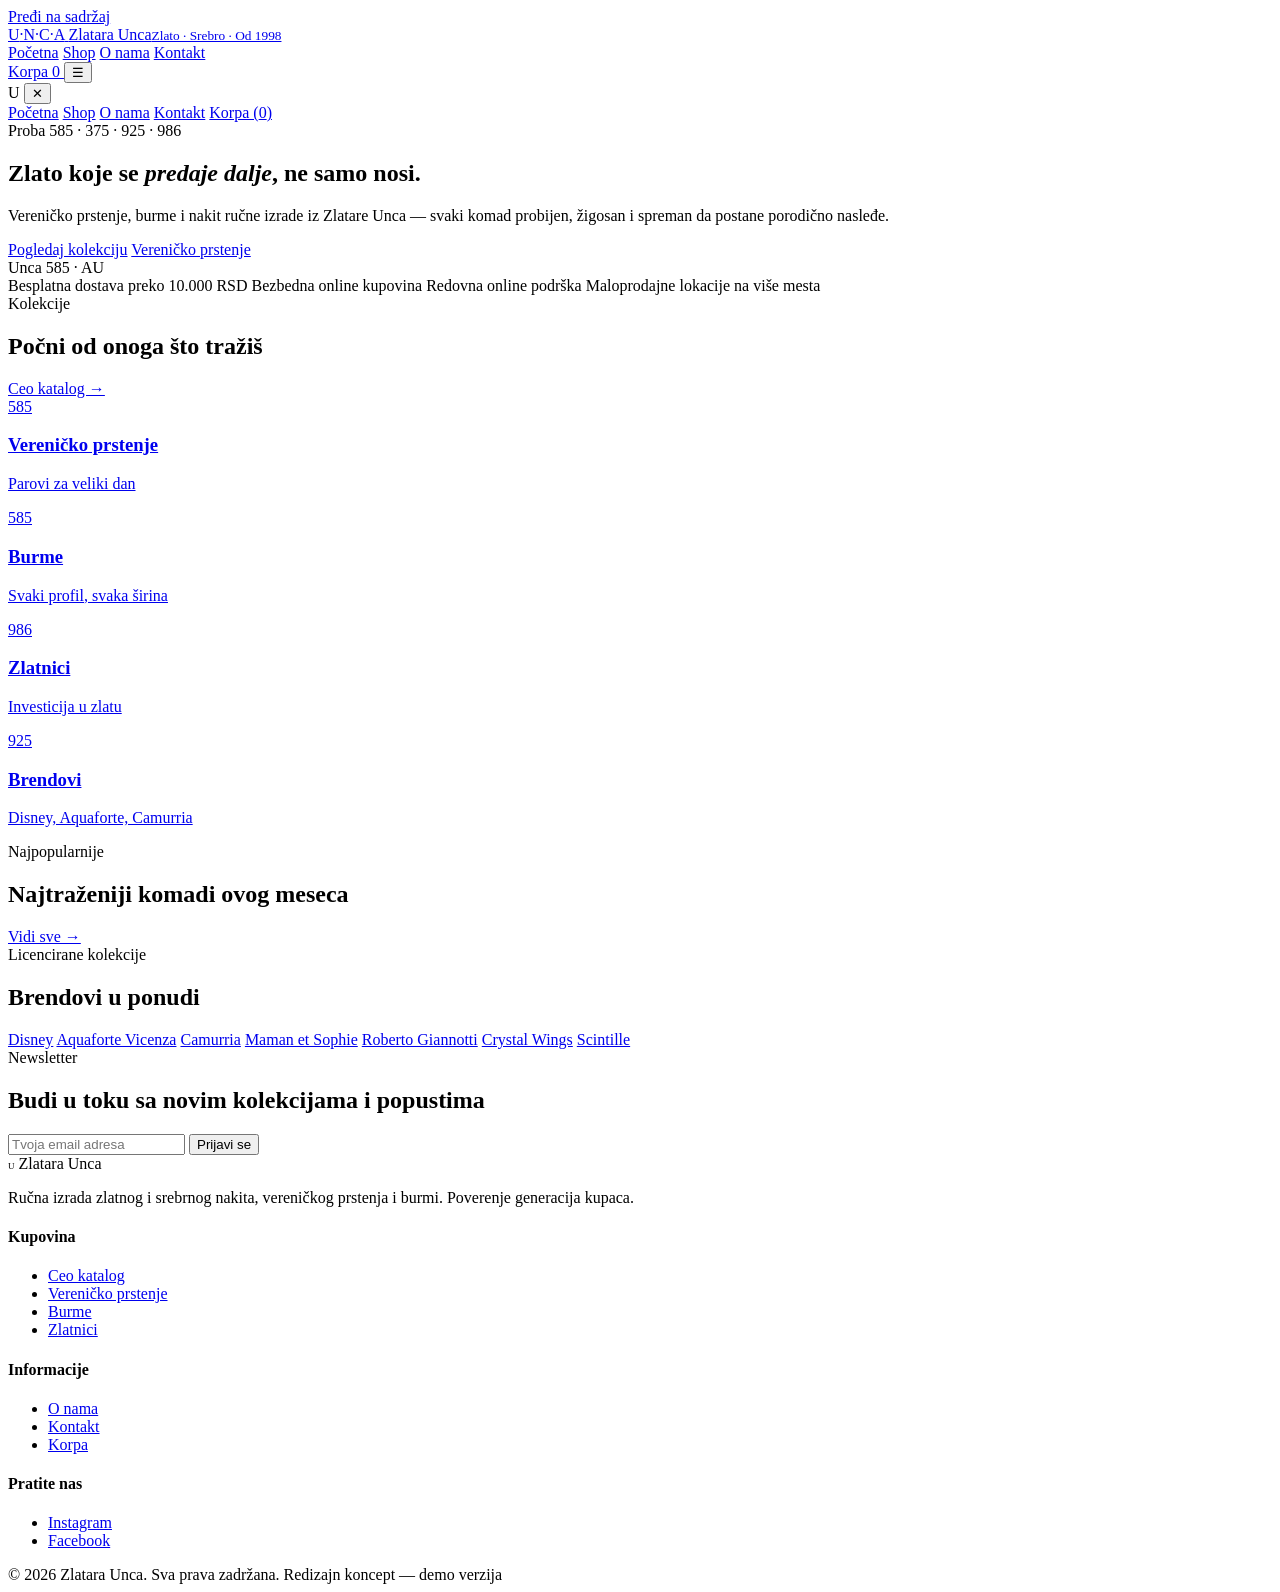
==== commit 4a8fd625: "Add files via upload" ====
--- a/index.html
+++ b/index.html
@@ -3,766 +3,203 @@
 <head>
 <meta charset="UTF-8">
 <meta name="viewport" content="width=device-width, initial-scale=1">
-<title>Zlatara Unca — Fini nakit, verenično prstenje i burme</title>
+<title>Zlatara Unca — Zlato i srebro po meri trenutka</title>
+<meta name="description" content="Zlatara Unca — vereničko prstenje, burme, zlatnici i brendovani nakit. Ručna izrada, poverenje generacija.">
 <link rel="preconnect" href="https://fonts.googleapis.com">
-<link rel="preconnect" href="https://fonts.gstatic.com" crossorigin>
-<link href="https://fonts.googleapis.com/css2?family=Cormorant+Garamond:ital,wght@0,400;0,500;0,600;1,400;1,500&family=Jost:wght@300;400;500&display=swap" rel="stylesheet">
-<style>
-:root{
-  --pearl:#F5F1E9;
-  --pearl-warm:#EFE9DC;
-  --pine:#123128;
-  --pine-deep:#0C231C;
-  --gold:#B4934F;
-  --gold-soft:#D7BE8B;
-  --espresso:#2B241D;
-  --stone:#7E7568;
-  --line:rgba(43,36,29,.14);
-  --line-gold:rgba(180,147,79,.4);
-  --serif:'Cormorant Garamond',Georgia,serif;
-  --sans:'Jost',system-ui,sans-serif;
-  --ease:cubic-bezier(.2,.7,.2,1);
-}
-*{margin:0;padding:0;box-sizing:border-box}
-html{scroll-behavior:smooth}
-body{
-  font-family:var(--sans);
-  background:var(--pearl);
-  color:var(--espresso);
-  font-weight:300;
-  line-height:1.6;
-  -webkit-font-smoothing:antialiased;
-  overflow-x:hidden;
-}
-a{color:inherit;text-decoration:none}
-img{display:block;max-width:100%}
-::selection{background:var(--pine);color:var(--pearl)}
-
-.wrap{max-width:1240px;margin:0 auto;padding:0 28px}
-.eyebrow{
-  font-size:11px;letter-spacing:.32em;text-transform:uppercase;
-  font-weight:400;color:var(--gold);display:inline-flex;align-items:center;gap:12px;
-}
-.eyebrow::before{content:"";width:26px;height:1px;background:var(--gold);opacity:.7}
-.serif{font-family:var(--serif)}
-
-/* ---------- Hallmark signature ---------- */
-.hallmark{
-  display:inline-flex;align-items:center;gap:7px;
-  font-family:var(--serif);font-size:13px;letter-spacing:.08em;
-  border:1px solid var(--line-gold);border-radius:40px;
-  padding:4px 12px;color:var(--gold);white-space:nowrap;
-}
-.hallmark::before{content:"";width:5px;height:5px;background:var(--gold);border-radius:50%;transform:rotate(45deg)}
-
-/* measurement ruler */
-.ruler{height:14px;width:100%;position:relative;opacity:.5}
-.ruler::before{content:"";position:absolute;top:50%;left:0;right:0;height:1px;background:var(--line-gold)}
-.ruler-ticks{display:flex;justify-content:space-between;height:14px}
-.ruler-ticks span{width:1px;height:14px;background:var(--line-gold)}
-.ruler-ticks span:nth-child(5n+1){height:14px}
-.ruler-ticks span:not(:nth-child(5n+1)){height:7px;align-self:center}
-
-/* ---------- Announcement ---------- */
-.announce{
-  background:var(--pine-deep);color:var(--pearl);
-  font-size:11.5px;letter-spacing:.18em;text-transform:uppercase;text-align:center;
-  padding:9px 20px;font-weight:400;
-}
-.announce b{color:var(--gold-soft);font-weight:500}
-
-/* ---------- Header ---------- */
-header{
-  position:sticky;top:0;z-index:60;background:rgba(245,241,233,.86);
-  backdrop-filter:blur(14px);border-bottom:1px solid var(--line);
-  transition:padding .4s var(--ease);
-}
-.nav{display:grid;grid-template-columns:1fr auto 1fr;align-items:center;height:82px;transition:height .4s var(--ease)}
-header.shrink .nav{height:66px}
-.nav-links{display:flex;gap:30px;align-items:center}
-.nav-links a{
-  font-size:12.5px;letter-spacing:.14em;text-transform:uppercase;font-weight:400;
-  position:relative;padding:6px 0;color:var(--espresso);transition:color .3s
-}
-.nav-links a::after{
-  content:"";position:absolute;left:0;bottom:0;width:0;height:1px;background:var(--gold);transition:width .35s var(--ease)
-}
-.nav-links a:hover{color:var(--gold)}
-.nav-links a:hover::after{width:100%}
-.brand{justify-self:center;text-align:center;line-height:.9}
-.brand .mark{font-family:var(--serif);font-size:30px;letter-spacing:.14em;font-weight:500;color:var(--pine)}
-.brand .sub{font-size:9px;letter-spacing:.5em;text-transform:uppercase;color:var(--gold);margin-top:5px;padding-left:.5em}
-.nav-tools{display:flex;gap:20px;align-items:center;justify-self:end}
-.icon-btn{background:none;border:none;cursor:pointer;color:var(--espresso);display:grid;place-items:center;position:relative;transition:color .3s}
-.icon-btn:hover{color:var(--gold)}
-.icon-btn svg{width:20px;height:20px;stroke-width:1.4}
-.cart-count{
-  position:absolute;top:-7px;right:-9px;background:var(--gold);color:#fff;font-size:10px;
-  min-width:16px;height:16px;border-radius:50%;display:grid;place-items:center;font-family:var(--sans);font-weight:500
-}
-.burger{display:none;flex-direction:column;gap:5px;background:none;border:none;cursor:pointer;padding:4px}
-.burger span{width:24px;height:1.5px;background:var(--espresso);transition:.3s}
-
-/* ---------- Hero ---------- */
-.hero{background:var(--pine);color:var(--pearl);position:relative;overflow:hidden}
-.hero-grid{display:grid;grid-template-columns:1.05fr .95fr;min-height:640px;align-items:center}
-.hero-copy{padding:80px 60px 80px 0}
-.hero .eyebrow{color:var(--gold-soft)}
-.hero .eyebrow::before{background:var(--gold-soft)}
-.hero h1{
-  font-family:var(--serif);font-weight:400;
-  font-size:clamp(48px,6vw,86px);line-height:1.02;letter-spacing:-.01em;margin:26px 0 8px;
-}
-.hero h1 em{font-style:italic;color:var(--gold-soft)}
-.hero p.lead{max-width:440px;color:rgba(245,241,233,.72);font-size:16px;margin-top:18px;font-weight:300}
-.hero-actions{display:flex;gap:16px;margin-top:38px;flex-wrap:wrap}
-.btn{
-  font-family:var(--sans);font-size:12px;letter-spacing:.18em;text-transform:uppercase;font-weight:400;
-  padding:15px 30px;border:1px solid var(--gold);cursor:pointer;transition:.35s var(--ease);display:inline-flex;align-items:center;gap:10px
-}
-.btn-gold{background:var(--gold);color:var(--pine-deep);border-color:var(--gold)}
-.btn-gold:hover{background:var(--gold-soft);border-color:var(--gold-soft)}
-.btn-ghost{background:transparent;color:var(--pearl);border-color:rgba(215,190,139,.45)}
-.btn-ghost:hover{border-color:var(--gold-soft);color:var(--gold-soft)}
-.hero-media{position:relative;height:100%;min-height:640px}
-.hero-media img{position:absolute;inset:0;width:100%;height:100%;object-fit:cover}
-.hero-media::after{content:"";position:absolute;inset:0;background:linear-gradient(90deg,var(--pine) 0%,transparent 34%)}
-.hero-badge{
-  position:absolute;left:-46px;bottom:66px;z-index:3;background:var(--pearl);color:var(--pine-deep);
-  padding:20px 26px;border-radius:2px;box-shadow:0 30px 60px rgba(12,35,28,.35);max-width:220px
-}
-.hero-badge .n{font-family:var(--serif);font-size:34px;line-height:1;color:var(--gold)}
-.hero-badge .t{font-size:10.5px;letter-spacing:.2em;text-transform:uppercase;color:var(--stone);margin-top:8px}
-.hero-ruler{position:absolute;left:0;bottom:0;right:0;padding:0 60px 22px 0}
-
-/* ---------- Trust strip ---------- */
-.trust{border-bottom:1px solid var(--line);background:var(--pearl-warm)}
-.trust-grid{display:grid;grid-template-columns:repeat(4,1fr)}
-.trust-item{padding:26px 24px;display:flex;gap:14px;align-items:center;border-right:1px solid var(--line)}
-.trust-item:last-child{border-right:none}
-.trust-item svg{width:26px;height:26px;stroke:var(--gold);stroke-width:1.2;flex-shrink:0}
-.trust-item .h{font-size:13px;letter-spacing:.02em;color:var(--espresso);font-weight:400}
-.trust-item .s{font-size:11.5px;color:var(--stone)}
-
-/* ---------- Section base ---------- */
-section.block{padding:96px 0}
-.sec-head{display:flex;justify-content:space-between;align-items:flex-end;gap:24px;margin-bottom:44px}
-.sec-head h2{font-family:var(--serif);font-weight:400;font-size:clamp(32px,4vw,50px);line-height:1.05;margin-top:14px}
-.sec-head .link{font-size:12px;letter-spacing:.14em;text-transform:uppercase;color:var(--espresso);border-bottom:1px solid var(--gold);padding-bottom:4px;white-space:nowrap;transition:.3s}
-.sec-head .link:hover{color:var(--gold)}
-
-/* ---------- Categories ---------- */
-.cat-grid{display:grid;grid-template-columns:repeat(6,1fr);grid-auto-rows:220px;gap:16px}
-.cat{position:relative;overflow:hidden;background:var(--pine);cursor:pointer}
-.cat img{position:absolute;inset:0;width:100%;height:100%;object-fit:cover;transition:transform 1s var(--ease);opacity:.92}
-.cat::after{content:"";position:absolute;inset:0;background:linear-gradient(to top,rgba(12,35,28,.78) 0%,rgba(12,35,28,.05) 60%)}
-.cat:hover img{transform:scale(1.07)}
-.cat .label{position:absolute;left:22px;bottom:20px;z-index:2;color:var(--pearl)}
-.cat .label .k{font-size:10px;letter-spacing:.24em;text-transform:uppercase;color:var(--gold-soft);display:block;margin-bottom:5px}
-.cat .label .n{font-family:var(--serif);font-size:24px}
-.cat.big{grid-column:span 3;grid-row:span 2}
-.cat.wide{grid-column:span 3}
-.cat.tall{grid-column:span 2;grid-row:span 2}
-.cat.reg{grid-column:span 2}
-
-/* ---------- Products ---------- */
-.prod-grid{display:grid;grid-template-columns:repeat(4,1fr);gap:28px 24px}
-.card{background:transparent;position:relative}
-.card-media{position:relative;overflow:hidden;background:var(--pearl-warm);aspect-ratio:4/5;margin-bottom:16px}
-.card-media img{width:100%;height:100%;object-fit:cover;transition:transform .9s var(--ease),opacity .5s}
-.card:hover .card-media img{transform:scale(1.06)}
-.card-tag{position:absolute;top:14px;left:14px;z-index:3;background:var(--pearl);color:var(--gold);
-  font-size:9.5px;letter-spacing:.16em;text-transform:uppercase;padding:5px 11px;font-weight:400}
-.card-fav{position:absolute;top:12px;right:12px;z-index:3;background:rgba(245,241,233,.85);border:none;
-  width:34px;height:34px;border-radius:50%;display:grid;place-items:center;cursor:pointer;opacity:0;transform:translateY(-6px);transition:.35s var(--ease)}
-.card:hover .card-fav{opacity:1;transform:translateY(0)}
-.card-fav svg{width:16px;height:16px;stroke:var(--espresso);stroke-width:1.4;fill:none}
-.card-fav.on svg{fill:var(--gold);stroke:var(--gold)}
-.card-add{
-  position:absolute;left:0;right:0;bottom:0;z-index:3;background:var(--pine);color:var(--pearl);border:none;
-  font-family:var(--sans);font-size:11px;letter-spacing:.2em;text-transform:uppercase;padding:15px;cursor:pointer;
-  transform:translateY(100%);transition:transform .4s var(--ease);
-}
-.card:hover .card-add{transform:translateY(0)}
-.card-add:hover{background:var(--gold);color:var(--pine-deep)}
-.card-cat{font-size:10px;letter-spacing:.18em;text-transform:uppercase;color:var(--gold)}
-.card h3{font-family:var(--serif);font-weight:500;font-size:19px;line-height:1.25;margin:7px 0 9px;letter-spacing:.01em}
-.card h3 a:hover{color:var(--gold)}
-.price{font-family:var(--sans);font-size:14px;font-weight:400;color:var(--espresso)}
-.price .range{color:var(--stone);font-size:13px}
-.price .old{color:var(--stone);text-decoration:line-through;margin-right:8px;font-size:13px}
-
-/* ---------- Brands ---------- */
-.brands{background:var(--pine);color:var(--pearl)}
-.brands .eyebrow{color:var(--gold-soft)}
-.brands .eyebrow::before{background:var(--gold-soft)}
-.brands h2{color:var(--pearl)}
-.brand-row{display:grid;grid-template-columns:repeat(3,1fr);border-top:1px solid rgba(215,190,139,.22)}
-.brand-cell{
-  padding:46px 30px;border-bottom:1px solid rgba(215,190,139,.22);border-right:1px solid rgba(215,190,139,.22);
-  display:flex;flex-direction:column;gap:8px;transition:background .4s;cursor:pointer;position:relative;overflow:hidden
-}
-.brand-cell:nth-child(3n){border-right:none}
-.brand-cell:hover{background:var(--pine-deep)}
-.brand-cell .bn{font-family:var(--serif);font-size:27px;color:var(--pearl);transition:color .3s}
-.brand-cell:hover .bn{color:var(--gold-soft)}
-.brand-cell .bd{font-size:12px;color:rgba(245,241,233,.55);letter-spacing:.04em}
-.brand-cell .arrow{position:absolute;right:26px;top:46px;color:var(--gold);opacity:0;transform:translateX(-8px);transition:.4s var(--ease)}
-.brand-cell:hover .arrow{opacity:1;transform:translateX(0)}
-
-/* ---------- Feature (engagement) ---------- */
-.feature{position:relative;overflow:hidden}
-.feature-grid{display:grid;grid-template-columns:1fr 1fr;min-height:560px}
-.feature-media{position:relative}
-.feature-media img{position:absolute;inset:0;width:100%;height:100%;object-fit:cover}
-.feature-copy{background:var(--pine-deep);color:var(--pearl);display:flex;flex-direction:column;justify-content:center;padding:80px 68px}
-.feature-copy .eyebrow{color:var(--gold-soft)}
-.feature-copy .eyebrow::before{background:var(--gold-soft)}
-.feature-copy h2{font-family:var(--serif);font-weight:400;font-size:clamp(34px,4vw,52px);line-height:1.06;margin:22px 0 18px}
-.feature-copy h2 em{font-style:italic;color:var(--gold-soft)}
-.feature-copy p{color:rgba(245,241,233,.7);max-width:400px;margin-bottom:16px}
-.feature-copy .btn{margin-top:20px;align-self:flex-start}
-.feature-hallmarks{display:flex;gap:12px;margin-top:34px;flex-wrap:wrap}
-
-/* ---------- Assurance / craft ---------- */
-.craft{background:var(--pearl-warm)}
-.craft-grid{display:grid;grid-template-columns:repeat(3,1fr);gap:20px}
-.craft-item{padding:40px 34px;background:var(--pearl);border:1px solid var(--line);position:relative}
-.craft-item .num{font-family:var(--serif);font-size:15px;color:var(--gold);letter-spacing:.1em}
-.craft-item h3{font-family:var(--serif);font-weight:500;font-size:23px;margin:16px 0 10px}
-.craft-item p{font-size:14px;color:var(--stone)}
-.craft-item .ruler{margin-top:24px}
-
-/* ---------- Newsletter ---------- */
-.news{background:var(--pine);color:var(--pearl);text-align:center;padding:90px 0}
-.news h2{font-family:var(--serif);font-weight:400;font-size:clamp(30px,4vw,46px);line-height:1.1;max-width:640px;margin:20px auto 14px}
-.news p{color:rgba(245,241,233,.68);max-width:480px;margin:0 auto 34px}
-.news .eyebrow{color:var(--gold-soft);justify-content:center}
-.news .eyebrow::before{background:var(--gold-soft)}
-.news-form{display:flex;max-width:480px;margin:0 auto;border:1px solid rgba(215,190,139,.4)}
-.news-form input{flex:1;background:transparent;border:none;padding:16px 20px;color:var(--pearl);font-family:var(--sans);font-size:14px;outline:none}
-.news-form input::placeholder{color:rgba(245,241,233,.45)}
-.news-form button{background:var(--gold);color:var(--pine-deep);border:none;padding:0 30px;font-family:var(--sans);
-  font-size:11px;letter-spacing:.18em;text-transform:uppercase;cursor:pointer;transition:.3s}
-.news-form button:hover{background:var(--gold-soft)}
-.news-note{font-size:11px;color:rgba(245,241,233,.4);margin-top:16px;letter-spacing:.04em}
-
-/* ---------- Footer ---------- */
-footer{background:var(--pine-deep);color:var(--pearl);padding:70px 0 30px}
-.foot-grid{display:grid;grid-template-columns:1.5fr 1fr 1fr 1fr;gap:40px;padding-bottom:50px;border-bottom:1px solid rgba(215,190,139,.16)}
-.foot-brand .mark{font-family:var(--serif);font-size:30px;letter-spacing:.14em;color:var(--pearl)}
-.foot-brand .sub{font-size:9px;letter-spacing:.5em;text-transform:uppercase;color:var(--gold);margin:6px 0 18px;padding-left:.5em}
-.foot-brand p{font-size:13.5px;color:rgba(245,241,233,.6);max-width:260px}
-.foot-col h4{font-size:11px;letter-spacing:.22em;text-transform:uppercase;color:var(--gold-soft);margin-bottom:18px;font-weight:400}
-.foot-col a{display:block;font-size:13.5px;color:rgba(245,241,233,.65);padding:6px 0;transition:color .3s}
-.foot-col a:hover{color:var(--gold-soft)}
-.foot-socials{display:flex;gap:12px;margin-top:20px}
-.foot-socials a{width:38px;height:38px;border:1px solid rgba(215,190,139,.3);border-radius:50%;display:grid;place-items:center;transition:.3s}
-.foot-socials a:hover{background:var(--gold);border-color:var(--gold)}
-.foot-socials svg{width:16px;height:16px;stroke:var(--pearl);stroke-width:1.4}
-.foot-socials a:hover svg{stroke:var(--pine-deep)}
-.foot-bottom{display:flex;justify-content:space-between;align-items:center;padding-top:26px;font-size:12px;color:rgba(245,241,233,.45);flex-wrap:wrap;gap:12px}
-
-/* ---------- Reveal ---------- */
-.reveal{opacity:0;transform:translateY(24px);transition:opacity .9s var(--ease),transform .9s var(--ease)}
-.reveal.in{opacity:1;transform:none}
-
-/* ---------- Mobile menu ---------- */
-.mobile-menu{position:fixed;inset:0;background:var(--pine);z-index:80;display:flex;flex-direction:column;
-  padding:30px 28px;transform:translateX(100%);transition:transform .5s var(--ease);visibility:hidden}
-.mobile-menu.open{transform:translateX(0);visibility:visible}
-.mm-top{display:flex;justify-content:space-between;align-items:center;margin-bottom:44px}
-.mm-top .mark{font-family:var(--serif);font-size:26px;letter-spacing:.14em;color:var(--pearl)}
-.mm-close{background:none;border:none;color:var(--pearl);cursor:pointer}
-.mm-close svg{width:26px;height:26px;stroke-width:1.4}
-.mobile-menu nav a{font-family:var(--serif);font-size:30px;color:var(--pearl);padding:14px 0;display:block;border-bottom:1px solid rgba(215,190,139,.14)}
-.mobile-menu nav a:hover{color:var(--gold-soft)}
-
-/* toast */
-.toast{position:fixed;bottom:28px;left:50%;transform:translateX(-50%) translateY(120px);background:var(--pine-deep);
-  color:var(--pearl);padding:14px 26px;font-size:13px;letter-spacing:.06em;z-index:100;border:1px solid var(--line-gold);
-  transition:transform .5s var(--ease);display:flex;align-items:center;gap:10px}
-.toast.show{transform:translateX(-50%) translateY(0)}
-.toast svg{width:16px;height:16px;stroke:var(--gold-soft)}
-
-/* ---------- Responsive ---------- */
-@media(max-width:1080px){
-  .cat-grid{grid-template-columns:repeat(4,1fr)}
-  .cat.big{grid-column:span 2;grid-row:span 2}
-  .cat.wide{grid-column:span 2}
-  .prod-grid{grid-template-columns:repeat(3,1fr)}
-}
-@media(max-width:860px){
-  .nav-links{display:none}
-  .burger{display:flex}
-  .nav{grid-template-columns:auto 1fr auto}
-  .brand{justify-self:start;margin-left:14px}
-  .hero-grid{grid-template-columns:1fr}
-  .hero-copy{padding:66px 0 40px;text-align:left}
-  .hero-media{min-height:400px;order:-1}
-  .hero-media::after{background:linear-gradient(to top,var(--pine) 0%,transparent 46%)}
-  .hero-badge{left:auto;right:20px;bottom:20px;max-width:170px;padding:16px 20px}
-  .hero-ruler{padding:0 0 16px}
-  .trust-grid{grid-template-columns:1fr 1fr}
-  .trust-item:nth-child(2){border-right:none}
-  .trust-item{border-bottom:1px solid var(--line)}
-  .brand-row{grid-template-columns:1fr 1fr}
-  .brand-cell:nth-child(3n){border-right:1px solid rgba(215,190,139,.22)}
-  .brand-cell:nth-child(2n){border-right:none}
-  .feature-grid{grid-template-columns:1fr}
-  .feature-media{min-height:340px}
-  .feature-copy{padding:56px 30px}
-  .craft-grid{grid-template-columns:1fr}
-  .foot-grid{grid-template-columns:1fr 1fr;gap:34px}
-}
-@media(max-width:600px){
-  .wrap{padding:0 20px}
-  .cat-grid{grid-template-columns:1fr 1fr;grid-auto-rows:180px}
-  .cat.big,.cat.wide,.cat.tall,.cat.reg{grid-column:span 1;grid-row:span 1}
-  .cat.big{grid-column:span 2}
-  .prod-grid{grid-template-columns:1fr 1fr;gap:22px 16px}
-  .sec-head{flex-direction:column;align-items:flex-start}
-  .news-form{flex-direction:column;border:none;gap:10px}
-  .news-form input{border:1px solid rgba(215,190,139,.4)}
-  .news-form button{padding:15px}
-  .foot-grid{grid-template-columns:1fr}
-  section.block{padding:64px 0}
-}
-@media(prefers-reduced-motion:reduce){
-  *{transition:none!important;animation:none!important}
-  .reveal{opacity:1;transform:none}
-  html{scroll-behavior:auto}
-}
-</style>
+<link href="https://fonts.googleapis.com/css2?family=Fraunces:ital,opsz,wght@0,9..144,400;0,9..144,600;1,9..144,500&family=Public+Sans:wght@400;500;600&family=Space+Mono:wght@400;700&display=swap" rel="stylesheet">
+<link rel="stylesheet" href="css/styles.css">
 </head>
 <body>
-
-<!-- Announcement -->
-<div class="announce">Besplatna dostava za porudžbine preko <b>10.000 RSD</b> &nbsp;·&nbsp; Sertifikat čistoće uz svaki komad</div>
-
-<!-- Header -->
-<header id="header">
-  <div class="wrap">
-    <div class="nav">
-      <button class="burger" id="burger" aria-label="Meni"><span></span><span></span><span></span></button>
-      <nav class="nav-links" aria-label="Glavna navigacija">
-        <a href="#kolekcije">Kolekcije</a>
-        <a href="#verenicko">Verenično</a>
-        <a href="#brendovi">Brendovi</a>
-        <a href="#izdvojeno">Izdvojeno</a>
-      </nav>
-      <a href="#" class="brand" aria-label="Zlatara Unca — početna">
-        <div class="mark">UNCA</div>
-        <div class="sub">Zlatara</div>
+<a class="skip-link" href="#main">Pređi na sadržaj</a>
+
+<header class="site-header">
+  <div class="bar">
+    <a class="brand" href="index.html">
+      <span class="punca"><span>U<span class="k">·N·C·A</span></span></span>
+      <span>Zlatara Unca<small>Zlato · Srebro · Od 1998</small></span>
+    </a>
+    <nav class="primary" aria-label="Glavna navigacija">
+      <a href="index.html" aria-current="page">Početna</a>
+      <a href="shop.html">Shop</a>
+      <a href="o-nama.html">O nama</a>
+      <a href="kontakt.html">Kontakt</a>
+    </nav>
+    <div class="header-actions">
+      <a class="cart-pill" href="cart.html">
+        <span>Korpa</span>
+        <span class="count" data-cart-count>0</span>
       </a>
-      <div class="nav-tools">
-        <button class="icon-btn" aria-label="Pretraga"><svg viewBox="0 0 24 24" fill="none" stroke="currentColor"><circle cx="11" cy="11" r="7"/><path d="M21 21l-4.3-4.3"/></svg></button>
-        <button class="icon-btn" aria-label="Nalog"><svg viewBox="0 0 24 24" fill="none" stroke="currentColor"><circle cx="12" cy="8" r="4"/><path d="M4 21c0-4 4-6 8-6s8 2 8 6"/></svg></button>
-        <button class="icon-btn" aria-label="Lista želja"><svg viewBox="0 0 24 24" fill="none" stroke="currentColor"><path d="M12 20s-7-4.6-7-10a4 4 0 017-2.6A4 4 0 0119 10c0 5.4-7 10-7 10z"/></svg></button>
-        <button class="icon-btn" id="cartBtn" aria-label="Korpa"><svg viewBox="0 0 24 24" fill="none" stroke="currentColor"><path d="M6 6h15l-1.5 9h-12z"/><path d="M6 6L5 3H2"/><circle cx="9" cy="20" r="1"/><circle cx="18" cy="20" r="1"/></svg><span class="cart-count" id="cartCount">0</span></button>
-      </div>
+      <button class="nav-toggle" aria-label="Otvori meni">☰</button>
     </div>
   </div>
 </header>
 
-<!-- Mobile menu -->
-<div class="mobile-menu" id="mobileMenu">
-  <div class="mm-top">
-    <span class="mark">UNCA</span>
-    <button class="mm-close" id="mmClose" aria-label="Zatvori meni"><svg viewBox="0 0 24 24" fill="none" stroke="currentColor"><path d="M6 6l12 12M18 6L6 18"/></svg></button>
+<div class="mobile-drawer">
+  <div class="drawer-top">
+    <span class="brand"><span class="punca"><span>U</span></span></span>
+    <button class="close-btn" aria-label="Zatvori meni">✕</button>
   </div>
   <nav>
-    <a href="#kolekcije">Kolekcije</a>
-    <a href="#verenicko">Verenično prstenje</a>
-    <a href="#brendovi">Brendovi</a>
-    <a href="#izdvojeno">Izdvojeno</a>
-    <a href="#kontakt">Kontakt</a>
+    <a href="index.html">Početna</a>
+    <a href="shop.html">Shop</a>
+    <a href="o-nama.html">O nama</a>
+    <a href="kontakt.html">Kontakt</a>
+    <a href="cart.html">Korpa (<span data-cart-count>0</span>)</a>
   </nav>
 </div>
 
-<!-- Hero -->
-<section class="hero">
+<main id="main">
+
+  <section class="hero">
+    <div class="wrap hero-grid">
+      <div>
+        <span class="eyebrow">Proba 585 · 375 · 925 · 986</span>
+        <h1>Zlato koje se <em>predaje dalje</em>, ne samo nosi.</h1>
+        <p class="lede">Vereničko prstenje, burme i nakit ručne izrade iz Zlatare Unca — svaki komad probijen, žigosan i spreman da postane porodično nasleđe.</p>
+        <div class="hero-ctas">
+          <a class="btn primary" href="shop.html">Pogledaj kolekciju</a>
+          <a class="btn" href="shop.html?cat=verenicko">Vereničko prstenje</a>
+        </div>
+      </div>
+      <div class="hero-stamp-field" aria-hidden="true">
+        <span class="punca">
+          <span class="stamp-word">Unca</span>
+          <span class="k">585 · AU</span>
+        </span>
+      </div>
+    </div>
+  </section>
+
+  <div class="trust-bar">
+    <div class="wrap">
+      <span>Besplatna dostava preko 10.000 RSD</span>
+      <span>Bezbedna online kupovina</span>
+      <span>Redovna online podrška</span>
+      <span>Maloprodajne lokacije na više mesta</span>
+    </div>
+  </div>
+
+  <section class="block">
+    <div class="wrap">
+      <div class="block-head">
+        <div>
+          <span class="eyebrow">Kolekcije</span>
+          <h2>Počni od onoga što tražiš</h2>
+        </div>
+        <a class="see-all" href="shop.html">Ceo katalog →</a>
+      </div>
+      <div class="category-grid">
+        <a class="category-tile" href="shop.html?cat=verenicko">
+          <span class="punca"><span>585</span></span>
+          <div><h3>Vereničko prstenje</h3><p>Parovi za veliki dan</p></div>
+        </a>
+        <a class="category-tile" href="shop.html?cat=burme">
+          <span class="punca"><span>585</span></span>
+          <div><h3>Burme</h3><p>Svaki profil, svaka širina</p></div>
+        </a>
+        <a class="category-tile" href="shop.html?cat=zlatnici">
+          <span class="punca"><span>986</span></span>
+          <div><h3>Zlatnici</h3><p>Investicija u zlatu</p></div>
+        </a>
+        <a class="category-tile" href="shop.html?cat=brendovi">
+          <span class="punca"><span>925</span></span>
+          <div><h3>Brendovi</h3><p>Disney, Aquaforte, Camurria</p></div>
+        </a>
+      </div>
+    </div>
+  </section>
+
+  <section class="block alt">
+    <div class="wrap">
+      <div class="block-head">
+        <div>
+          <span class="eyebrow">Najpopularnije</span>
+          <h2>Najtraženiji komadi ovog meseca</h2>
+        </div>
+        <a class="see-all" href="shop.html">Vidi sve →</a>
+      </div>
+      <div class="product-grid" id="bestsellers"></div>
+    </div>
+  </section>
+
+  <section class="block">
+    <div class="wrap">
+      <div class="block-head">
+        <div>
+          <span class="eyebrow">Licencirane kolekcije</span>
+          <h2>Brendovi u ponudi</h2>
+        </div>
+      </div>
+      <div class="brand-strip">
+        <a href="shop.html?cat=brendovi">Disney</a>
+        <a href="shop.html?cat=brendovi">Aquaforte Vicenza</a>
+        <a href="shop.html?cat=brendovi">Camurria</a>
+        <a href="shop.html?cat=brendovi">Maman et Sophie</a>
+        <a href="shop.html?cat=brendovi">Roberto Giannotti</a>
+        <a href="shop.html?cat=brendovi">Crystal Wings</a>
+        <a href="shop.html?cat=brendovi">Scintille</a>
+      </div>
+    </div>
+  </section>
+
+  <section class="cta-band">
+    <div class="wrap">
+      <span class="eyebrow">Newsletter</span>
+      <h2>Budi u toku sa novim kolekcijama i popustima</h2>
+      <form onsubmit="event.preventDefault(); this.reset(); alert('Hvala na prijavi.');">
+        <input type="email" placeholder="Tvoja email adresa" required aria-label="Email adresa">
+        <button class="btn primary" type="submit">Prijavi se</button>
+      </form>
+    </div>
+  </section>
+
+</main>
+
+<footer class="site-footer">
   <div class="wrap">
-    <div class="hero-grid">
-      <div class="hero-copy">
-        <span class="eyebrow">Fini nakit od 1998.</span>
-        <h1>Svaki gram<br>nosi <em>priču</em>.</h1>
-        <p class="lead">Verenično prstenje, burme i ručno birani komadi od zlata i srebra — sa žigom čistoće i garancijom porekla za svaki gram.</p>
-        <div class="hero-actions">
-          <a href="#izdvojeno" class="btn btn-gold">Istraži kolekciju</a>
-          <a href="#verenicko" class="btn btn-ghost">Verenično prstenje</a>
-        </div>
-      </div>
-      <div class="hero-media">
-        <img src="https://images.unsplash.com/photo-1605100804763-247f67b3557e?auto=format&fit=crop&w=1200&q=80" alt="Dijamantsko verenično prstenje" loading="eager">
-        <div class="hero-badge">
-          <div class="n">Au 585</div>
-          <div class="t">Žigosano zlato 14K · Overeno</div>
-        </div>
-      </div>
-    </div>
-    <div class="hero-ruler ruler-holder"></div>
-  </div>
-</section>
-
-<!-- Trust -->
-<div class="trust">
-  <div class="wrap">
-    <div class="trust-grid">
-      <div class="trust-item">
-        <svg viewBox="0 0 24 24" fill="none"><path d="M3 8h13l3 4v4h-3M3 8v8h3M6 16h7M9 18a2 2 0 104 0M19 18a2 2 0 100-4"/></svg>
-        <div><div class="h">Besplatna dostava</div><div class="s">za iznose preko 10.000 RSD</div></div>
-      </div>
-      <div class="trust-item">
-        <svg viewBox="0 0 24 24" fill="none"><path d="M12 3l7 3v5c0 5-3.5 8-7 9-3.5-1-7-4-7-9V6z"/><path d="M9 12l2 2 4-4"/></svg>
-        <div><div class="h">Sigurna kupovina</div><div class="s">zaštićeno online plaćanje</div></div>
-      </div>
-      <div class="trust-item">
-        <svg viewBox="0 0 24 24" fill="none"><path d="M12 3a9 9 0 100 18 9 9 0 000-18z"/><path d="M12 7v5l3 2"/></svg>
-        <div><div class="h">Stručna podrška</div><div class="s">savet pre i posle kupovine</div></div>
-      </div>
-      <div class="trust-item">
-        <svg viewBox="0 0 24 24" fill="none"><path d="M12 21s-6-5-6-10a6 6 0 1112 0c0 5-6 10-6 10z"/><circle cx="12" cy="11" r="2.2"/></svg>
-        <div><div class="h">Naše radnje</div><div class="s">prodavnice u više gradova</div></div>
-      </div>
-    </div>
-  </div>
-</div>
-
-<!-- Categories -->
-<section class="block" id="kolekcije">
-  <div class="wrap">
-    <div class="sec-head reveal">
-      <div>
-        <span class="eyebrow">Kolekcije</span>
-        <h2>Za svaki trenutak<br>svoj komad</h2>
-      </div>
-      <a href="#" class="link">Sve kategorije</a>
-    </div>
-    <div class="cat-grid reveal">
-      <a class="cat big">
-        <img src="https://images.unsplash.com/photo-1602751584552-8ba73aad10e1?auto=format&fit=crop&w=900&q=80" alt="Verenično prstenje">
-        <div class="label"><span class="k">Za veliko pitanje</span><span class="n">Verenično prstenje</span></div>
-      </a>
-      <a class="cat reg">
-        <img src="https://images.unsplash.com/photo-1595950653106-6c9ebd614d3a?auto=format&fit=crop&w=600&q=80" alt="Burme">
-        <div class="label"><span class="k">Za dvoje</span><span class="n">Burme</span></div>
-      </a>
-      <a class="cat reg">
-        <img src="https://images.unsplash.com/photo-1611652022419-a9419f74343d?auto=format&fit=crop&w=600&q=80" alt="Ogrlice">
-        <div class="label"><span class="k">Oko vrata</span><span class="n">Ogrlice</span></div>
-      </a>
-      <a class="cat reg">
-        <img src="https://images.unsplash.com/photo-1535632066927-ab7c9ab60908?auto=format&fit=crop&w=600&q=80" alt="Minđuše">
-        <div class="label"><span class="k">Detalj koji sija</span><span class="n">Minđuše</span></div>
-      </a>
-      <a class="cat reg">
-        <img src="https://images.unsplash.com/photo-1611085583191-a3b181a88401?auto=format&fit=crop&w=600&q=80" alt="Narukvice">
-        <div class="label"><span class="k">Na zglobu</span><span class="n">Narukvice</span></div>
-      </a>
-      <a class="cat wide">
-        <img src="https://images.unsplash.com/photo-1610375461369-d613b564f4c4?auto=format&fit=crop&w=900&q=80" alt="Zlatnici">
-        <div class="label"><span class="k">Investicija u zlato</span><span class="n">Zlatnici</span></div>
-      </a>
-    </div>
-  </div>
-</section>
-
-<!-- Featured products -->
-<section class="block" id="izdvojeno" style="padding-top:0">
-  <div class="wrap">
-    <div class="sec-head reveal">
-      <div>
-        <span class="eyebrow">Najpopularnije</span>
-        <h2>Izdvojeno iz radnje</h2>
-      </div>
-      <a href="#" class="link">Cela ponuda</a>
-    </div>
-    <div class="prod-grid">
-      <!-- card 1 -->
-      <article class="card reveal">
-        <div class="card-media">
-          <span class="card-tag">Disney</span>
-          <button class="card-fav" aria-label="Dodaj u želje"><svg viewBox="0 0 24 24"><path d="M12 20s-7-4.6-7-10a4 4 0 017-2.6A4 4 0 0119 10c0 5.4-7 10-7 10z"/></svg></button>
-          <img src="https://images.unsplash.com/photo-1535632066927-ab7c9ab60908?auto=format&fit=crop&w=600&q=80" alt="Disney minđuše">
-          <button class="card-add">Dodaj u korpu</button>
-        </div>
-        <div class="card-cat">Disney™</div>
-        <h3><a href="#">Belo srebro — minđuše sa centralnim cirkonom</a></h3>
-        <div class="price"><span class="range">6.600 – 15.000 RSD</span></div>
-      </article>
-      <!-- card 2 -->
-      <article class="card reveal">
-        <div class="card-media">
-          <span class="card-tag">Disney</span>
-          <button class="card-fav" aria-label="Dodaj u želje"><svg viewBox="0 0 24 24"><path d="M12 20s-7-4.6-7-10a4 4 0 017-2.6A4 4 0 0119 10c0 5.4-7 10-7 10z"/></svg></button>
-          <img src="https://images.unsplash.com/photo-1599643478518-a784e5dc4c8f?auto=format&fit=crop&w=600&q=80" alt="Miki i Mini ogrlica">
-          <button class="card-add">Dodaj u korpu</button>
-        </div>
-        <div class="card-cat">Disney™</div>
-        <h3><a href="#">Miki i Mini — ogrlica sa detaljima iz bajke</a></h3>
-        <div class="price">6.500 RSD</div>
-      </article>
-      <!-- card 3 -->
-      <article class="card reveal">
-        <div class="card-media">
-          <span class="card-tag" style="color:var(--pine)">Zlato 9K</span>
-          <button class="card-fav" aria-label="Dodaj u želje"><svg viewBox="0 0 24 24"><path d="M12 20s-7-4.6-7-10a4 4 0 017-2.6A4 4 0 0119 10c0 5.4-7 10-7 10z"/></svg></button>
-          <img src="https://images.unsplash.com/photo-1596944924616-7b38e7cfac36?auto=format&fit=crop&w=600&q=80" alt="Zlatne minđuše sa rubinom">
-          <button class="card-add">Dodaj u korpu</button>
-        </div>
-        <div class="card-cat">Disney™ · 9K zlato</div>
-        <h3><a href="#">Lepotica i zver — zlatne minđuše sa rubinom</a></h3>
-        <div class="price">19.800 RSD</div>
-      </article>
-      <!-- card 4 -->
-      <article class="card reveal">
-        <div class="card-media">
-          <span class="card-tag">Aquaforte</span>
-          <button class="card-fav" aria-label="Dodaj u želje"><svg viewBox="0 0 24 24"><path d="M12 20s-7-4.6-7-10a4 4 0 017-2.6A4 4 0 0119 10c0 5.4-7 10-7 10z"/></svg></button>
-          <img src="https://images.unsplash.com/photo-1611085583191-a3b181a88401?auto=format&fit=crop&w=600&q=80" alt="Aquaforte narukvica">
-          <button class="card-add">Dodaj u korpu</button>
-        </div>
-        <div class="card-cat">Aquaforte Vicenza</div>
-        <h3><a href="#">Srebrna narukvica sa 23-karatnom pozlatom</a></h3>
-        <div class="price"><span class="old">13.400</span>11.600 RSD</div>
-      </article>
-      <!-- card 5 -->
-      <article class="card reveal">
-        <div class="card-media">
-          <span class="card-tag">Aquaforte</span>
-          <button class="card-fav" aria-label="Dodaj u želje"><svg viewBox="0 0 24 24"><path d="M12 20s-7-4.6-7-10a4 4 0 017-2.6A4 4 0 0119 10c0 5.4-7 10-7 10z"/></svg></button>
-          <img src="https://images.unsplash.com/photo-1611591437281-460bfbe1220a?auto=format&fit=crop&w=600&q=80" alt="Aquaforte prsten">
-          <button class="card-add">Dodaj u korpu</button>
-        </div>
-        <div class="card-cat">Aquaforte Vicenza</div>
-        <h3><a href="#">Srebrni prsten sa 23-karatnom pozlatom</a></h3>
-        <div class="price">11.000 RSD</div>
-      </article>
-      <!-- card 6 -->
-      <article class="card reveal">
-        <div class="card-media">
-          <span class="card-tag" style="color:var(--pine)">Burma</span>
-          <button class="card-fav" aria-label="Dodaj u želje"><svg viewBox="0 0 24 24"><path d="M12 20s-7-4.6-7-10a4 4 0 017-2.6A4 4 0 0119 10c0 5.4-7 10-7 10z"/></svg></button>
-          <img src="https://images.unsplash.com/photo-1595950653106-6c9ebd614d3a?auto=format&fit=crop&w=600&q=80" alt="Zlatna burma">
-          <button class="card-add">Dodaj u korpu</button>
-        </div>
-        <div class="card-cat">Burme · Zlato 14K</div>
-        <h3><a href="#">Klasična zlatna burma — mat i sjaj</a></h3>
-        <div class="price">24.900 RSD</div>
-      </article>
-      <!-- card 7 -->
-      <article class="card reveal">
-        <div class="card-media">
-          <span class="card-tag">Camurria</span>
-          <button class="card-fav" aria-label="Dodaj u želje"><svg viewBox="0 0 24 24"><path d="M12 20s-7-4.6-7-10a4 4 0 017-2.6A4 4 0 0119 10c0 5.4-7 10-7 10z"/></svg></button>
-          <img src="https://images.unsplash.com/photo-1524805444758-089113d48a6d?auto=format&fit=crop&w=600&q=80" alt="Camurria ručni sat">
-          <button class="card-add">Dodaj u korpu</button>
-        </div>
-        <div class="card-cat">Camurria</div>
-        <h3><a href="#">Ručni sat sa kožnom narukvicom</a></h3>
-        <div class="price">11.900 RSD</div>
-      </article>
-      <!-- card 8 -->
-      <article class="card reveal">
-        <div class="card-media">
-          <span class="card-tag" style="color:var(--pine)">Zlato 14K</span>
-          <button class="card-fav" aria-label="Dodaj u želje"><svg viewBox="0 0 24 24"><path d="M12 20s-7-4.6-7-10a4 4 0 017-2.6A4 4 0 0119 10c0 5.4-7 10-7 10z"/></svg></button>
-          <img src="https://images.unsplash.com/photo-1602751584552-8ba73aad10e1?auto=format&fit=crop&w=600&q=80" alt="Prsten od zlata sa cirkonom">
-          <button class="card-add">Dodaj u korpu</button>
-        </div>
-        <div class="card-cat">Verenično prstenje</div>
-        <h3><a href="#">Prsten od zlata sa centralnim cirkonom</a></h3>
-        <div class="price">32.500 RSD</div>
-      </article>
-    </div>
-  </div>
-</section>
-
-<!-- Brands -->
-<section class="block brands" id="brendovi">
-  <div class="wrap">
-    <div class="sec-head reveal">
-      <div>
-        <span class="eyebrow">Zvanični zastupnik</span>
-        <h2>Brendovi kojima<br>verujemo</h2>
-      </div>
-      <a href="#" class="link" style="color:var(--pearl)">Svi brendovi</a>
-    </div>
-    <div class="brand-row reveal">
-      <a class="brand-cell"><span class="bn">Disney</span><span class="bd">Licencirane kolekcije nakita</span><span class="arrow">→</span></a>
-      <a class="brand-cell"><span class="bn">Aquaforte Vicenza</span><span class="bd">Srebro sa 23K pozlatom, Italija</span><span class="arrow">→</span></a>
-      <a class="brand-cell"><span class="bn">Camurria</span><span class="bd">Satovi i modni nakit</span><span class="arrow">→</span></a>
-      <a class="brand-cell"><span class="bn">Maman et Sophie</span><span class="bd">Nežni komadi za svaki dan</span><span class="arrow">→</span></a>
-      <a class="brand-cell"><span class="bn">Roberto Giannotti</span><span class="bd">Anđeli i amajlije od srebra</span><span class="arrow">→</span></a>
-      <a class="brand-cell"><span class="bn">Scintille</span><span class="bd">Sjaj kristala i cirkona</span><span class="arrow">→</span></a>
-    </div>
-  </div>
-</section>
-
-<!-- Feature: engagement -->
-<section class="feature" id="verenicko">
-  <div class="feature-grid">
-    <div class="feature-media">
-      <img src="https://images.unsplash.com/photo-1515562141207-7a88fb7ce338?auto=format&fit=crop&w=1000&q=80" alt="Verenično prstenje sa dijamantom">
-    </div>
-    <div class="feature-copy reveal">
-      <span class="eyebrow">Verenično prstenje</span>
-      <h2>Za trenutak koji se<br><em>pamti ceo život</em></h2>
-      <p>Biramo dijamante i cirkone po sjaju i čistoći, a svaki prsten dolazi sa sertifikatom i mogućnošću graviranja. Pomažemo vam da izaberete pravu veličinu i oblik — bez pritiska.</p>
-      <div class="feature-hallmarks">
-        <span class="hallmark">Sertifikat porekla</span>
-        <span class="hallmark">Besplatno graviranje</span>
-        <span class="hallmark">Prilagođavanje veličine</span>
-      </div>
-      <a href="#" class="btn btn-gold">Pogledaj prstenje</a>
-    </div>
-  </div>
-</section>
-
-<!-- Craft / assurance -->
-<section class="block craft">
-  <div class="wrap">
-    <div class="sec-head reveal" style="margin-bottom:40px">
-      <div>
-        <span class="eyebrow">Zašto Unca</span>
-        <h2>Poverenje mereno<br>u gramima</h2>
-      </div>
-    </div>
-    <div class="craft-grid reveal">
-      <div class="craft-item">
-        <span class="num">01 — Poreklo</span>
-        <h3>Žig i sertifikat</h3>
-        <p>Svaki komad od plemenitog metala nosi žig čistoće i prati ga sertifikat, tako da tačno znate šta držite u ruci.</p>
-        <div class="ruler-holder"></div>
-      </div>
-      <div class="craft-item">
-        <span class="num">02 — Izrada</span>
-        <h3>Ručni rad i popravke</h3>
-        <p>Prilagođavamo veličinu, gravitramo posvete i popravljamo nakit u sopstvenoj radionici — i kada nije kupljen kod nas.</p>
-        <div class="ruler-holder"></div>
-      </div>
-      <div class="craft-item">
-        <span class="num">03 — Poverenje</span>
-        <h3>Otkup i zamena</h3>
-        <p>Fer procena zlata pri otkupu i zameni, po dnevnom kursu i bez skrivenih troškova. Vaše zlato zadržava svoju vrednost.</p>
-        <div class="ruler-holder"></div>
-      </div>
-    </div>
-  </div>
-</section>
-
-<!-- Newsletter -->
-<section class="news" id="kontakt">
-  <div class="wrap">
-    <span class="eyebrow">Ostanite u toku</span>
-    <h2>Prvi saznajte za nove kolekcije<br>i sezonske popuste</h2>
-    <p>Prijavite se na newsletter — bez spama, samo lepe stvari i povremene pogodnosti.</p>
-    <div class="news-form">
-      <input type="email" id="newsEmail" placeholder="Vaša e-mail adresa" aria-label="E-mail adresa">
-      <button id="newsBtn">Prijavi se</button>
-    </div>
-    <div class="news-note">Prijavom prihvatate da vas kontaktiramo povodom ponuda. Odjava je moguća u svakom trenutku.</div>
-  </div>
-</section>
-
-<!-- Footer -->
-<footer>
-  <div class="wrap">
-    <div class="foot-grid">
-      <div class="foot-brand">
-        <div class="mark">UNCA</div>
-        <div class="sub">Zlatara</div>
-        <p>Fini nakit, verenično prstenje i burme sa žigom čistoće. Zlato i srebro kojima se veruje.</p>
-        <div class="foot-socials">
-          <a href="#" aria-label="Instagram"><svg viewBox="0 0 24 24" fill="none" stroke="currentColor"><rect x="3" y="3" width="18" height="18" rx="5"/><circle cx="12" cy="12" r="4"/><circle cx="17.5" cy="6.5" r="1"/></svg></a>
-          <a href="#" aria-label="Facebook"><svg viewBox="0 0 24 24" fill="none" stroke="currentColor"><path d="M14 8h2V5h-2c-2 0-3 1-3 3v2H9v3h2v6h3v-6h2l1-3h-3V8z"/></svg></a>
-        </div>
-      </div>
-      <div class="foot-col">
-        <h4>Prodavnica</h4>
-        <a href="#">Verenično prstenje</a>
-        <a href="#">Burme</a>
-        <a href="#">Ogrlice i lančići</a>
-        <a href="#">Minđuše</a>
-        <a href="#">Zlatnici</a>
-      </div>
-      <div class="foot-col">
-        <h4>Brendovi</h4>
-        <a href="#">Disney</a>
-        <a href="#">Aquaforte Vicenza</a>
-        <a href="#">Camurria</a>
-        <a href="#">Roberto Giannotti</a>
-        <a href="#">Svi brendovi</a>
-      </div>
-      <div class="foot-col">
-        <h4>Pomoć</h4>
-        <a href="#">O nama</a>
-        <a href="#">Kontakt</a>
-        <a href="#">Dostava i plaćanje</a>
-        <a href="#">Povrat i reklamacije</a>
-        <a href="#">Moj nalog</a>
-      </div>
-    </div>
-    <div class="foot-bottom">
+    <div class="footer-grid">
+      <div class="footer-brand">
+        <span class="brand"><span class="punca" style="--size:34px;font-size:9px;"><span>U</span></span> Zlatara Unca</span>
+        <p>Ručna izrada zlatnog i srebrnog nakita, vereničkog prstenja i burmi. Poverenje generacija kupaca.</p>
+      </div>
+      <div>
+        <h4>Kupovina</h4>
+        <ul>
+          <li><a href="shop.html">Ceo katalog</a></li>
+          <li><a href="shop.html?cat=verenicko">Vereničko prstenje</a></li>
+          <li><a href="shop.html?cat=burme">Burme</a></li>
+          <li><a href="shop.html?cat=zlatnici">Zlatnici</a></li>
+        </ul>
+      </div>
+      <div>
+        <h4>Informacije</h4>
+        <ul>
+          <li><a href="o-nama.html">O nama</a></li>
+          <li><a href="kontakt.html">Kontakt</a></li>
+          <li><a href="cart.html">Korpa</a></li>
+        </ul>
+      </div>
+      <div>
+        <h4>Pratite nas</h4>
+        <ul>
+          <li><a href="#">Instagram</a></li>
+          <li><a href="#">Facebook</a></li>
+        </ul>
+      </div>
+    </div>
+    <div class="footer-bottom">
       <span>© 2026 Zlatara Unca. Sva prava zadržana.</span>
-      <span>Zlato · Srebro · Dijamanti · Poludrago kamenje</span>
+      <span>Redizajn koncept — demo verzija</span>
     </div>
   </div>
 </footer>
 
-<!-- Toast -->
-<div class="toast" id="toast"><svg viewBox="0 0 24 24" fill="none" stroke="currentColor"><path d="M20 6L9 17l-5-5"/></svg><span id="toastMsg">Dodato u korpu</span></div>
-
+<script src="js/data.js"></script>
+<script src="js/icons.js"></script>
+<script src="js/cart.js"></script>
+<script src="js/main.js"></script>
 <script>
-// build ruler ticks
-document.querySelectorAll('.ruler-holder').forEach(h=>{
-  const r=document.createElement('div');r.className='ruler';
-  const t=document.createElement('div');t.className='ruler-ticks';
-  for(let i=0;i<41;i++){t.appendChild(document.createElement('span'));}
-  r.appendChild(t);h.appendChild(r);
-});
-
-// header shrink
-const header=document.getElementById('header');
-addEventListener('scroll',()=>{header.classList.toggle('shrink',scrollY>40)});
-
-// mobile menu
-const mm=document.getElementById('mobileMenu');
-document.getElementById('burger').onclick=()=>mm.classList.add('open');
-document.getElementById('mmClose').onclick=()=>mm.classList.remove('open');
-mm.querySelectorAll('a').forEach(a=>a.onclick=()=>mm.classList.remove('open'));
-
-// reveal
-const io=new IntersectionObserver((es)=>{es.forEach(e=>{if(e.isIntersecting){e.target.classList.add('in');io.unobserve(e.target)}})},{threshold:.12});
-document.querySelectorAll('.reveal').forEach(el=>io.observe(el));
-
-// toast helper
-let tTimer;const toast=document.getElementById('toast'),toastMsg=document.getElementById('toastMsg');
-function showToast(m){toastMsg.textContent=m;toast.classList.add('show');clearTimeout(tTimer);tTimer=setTimeout(()=>toast.classList.remove('show'),2200)}
-
-// cart
-let count=0;const cc=document.getElementById('cartCount');
-document.querySelectorAll('.card-add').forEach(b=>b.onclick=()=>{count++;cc.textContent=count;showToast('Dodato u korpu')});
-
-// wishlist
-document.querySelectorAll('.card-fav').forEach(b=>b.onclick=()=>{b.classList.toggle('on');showToast(b.classList.contains('on')?'Dodato u želje':'Uklonjeno iz želja')});
-
-// newsletter
-document.getElementById('newsBtn').onclick=()=>{
-  const v=document.getElementById('newsEmail').value.trim();
-  if(!v||!v.includes('@')){showToast('Unesite ispravnu e-mail adresu');return}
-  document.getElementById('newsEmail').value='';showToast('Hvala! Prijava je uspešna.');
-};
-
-// image fallback -> subtle gemstone gradient so nothing renders broken
-document.querySelectorAll('img').forEach(img=>{
-  img.addEventListener('error',()=>{
-    const p=img.parentElement;
-    img.style.display='none';
-    if(!p.dataset.fb){p.dataset.fb='1';p.style.background='radial-gradient(120% 120% at 30% 20%, #1b4638 0%, #123128 55%, #0C231C 100%)';}
-  });
-});
+  renderProductGrid(document.getElementById("bestsellers"), PRODUCTS.slice(0, 4));
 </script>
 </body>
 </html>
